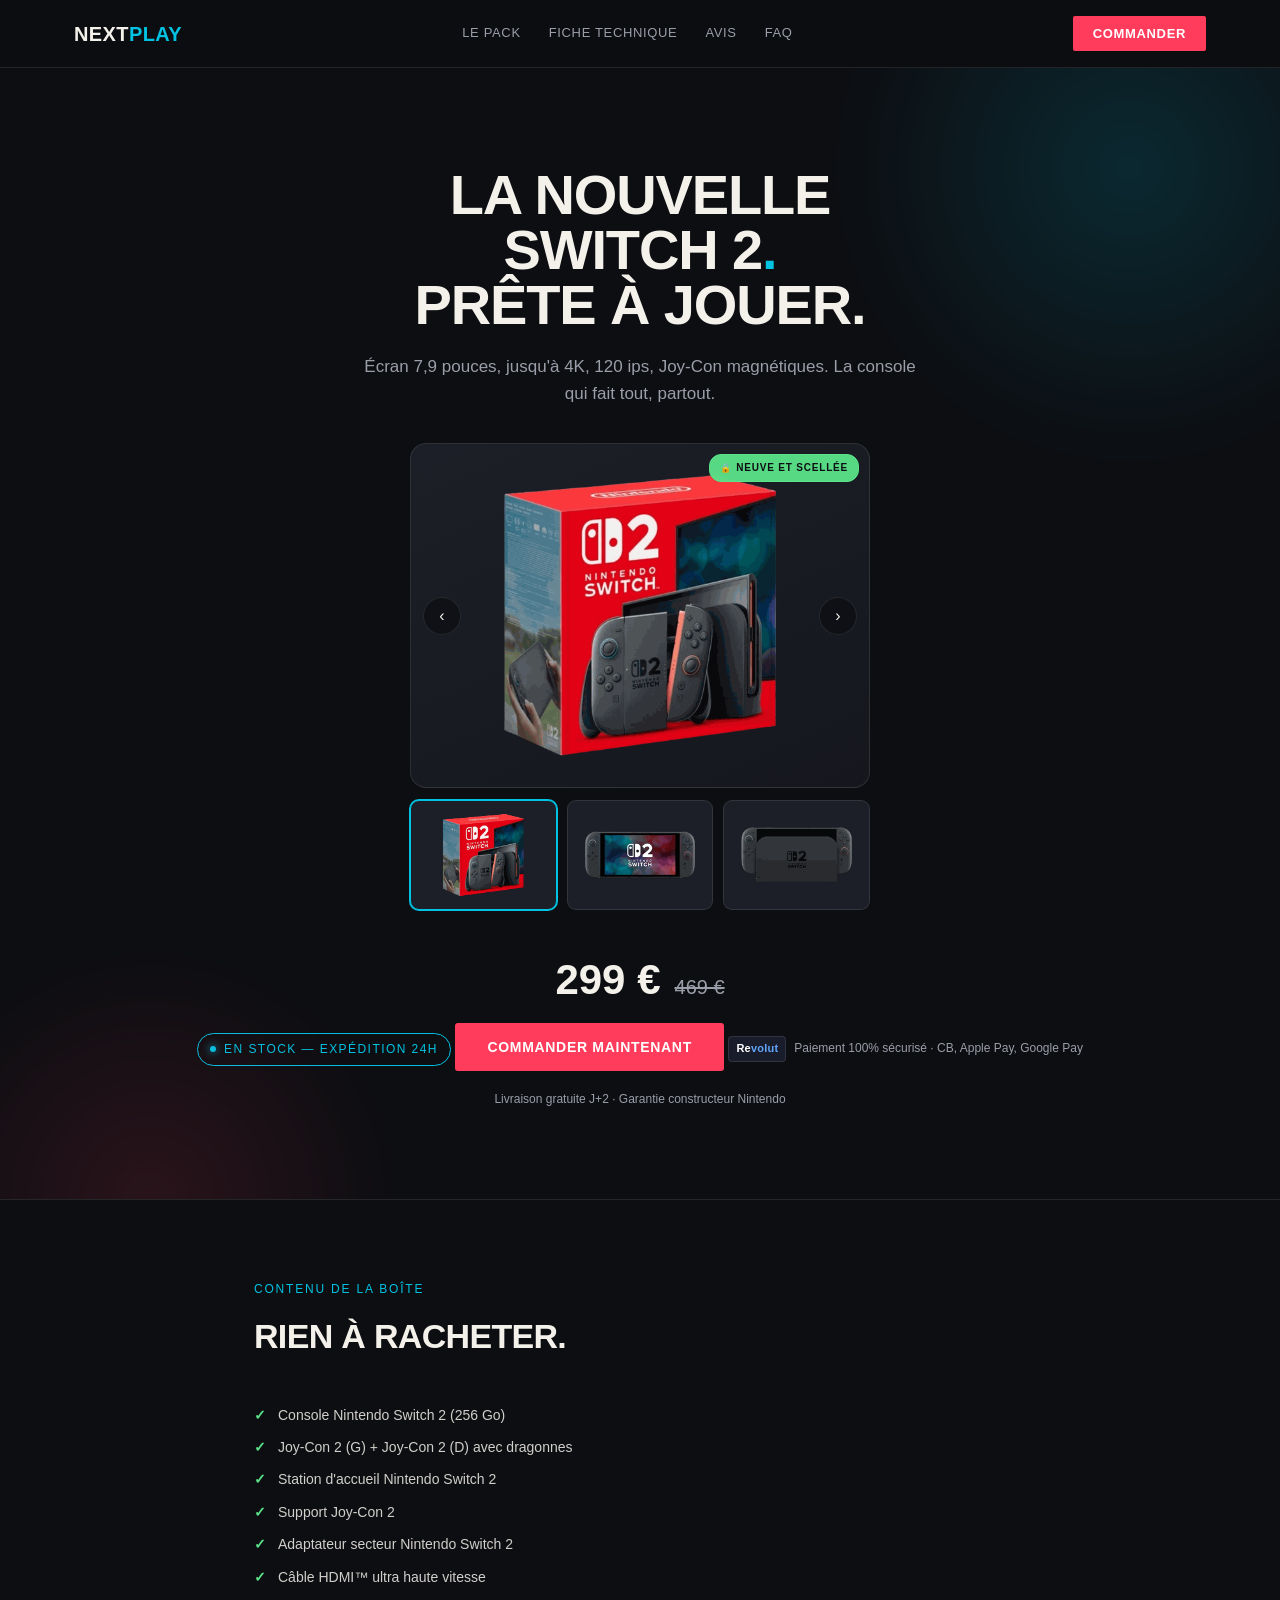
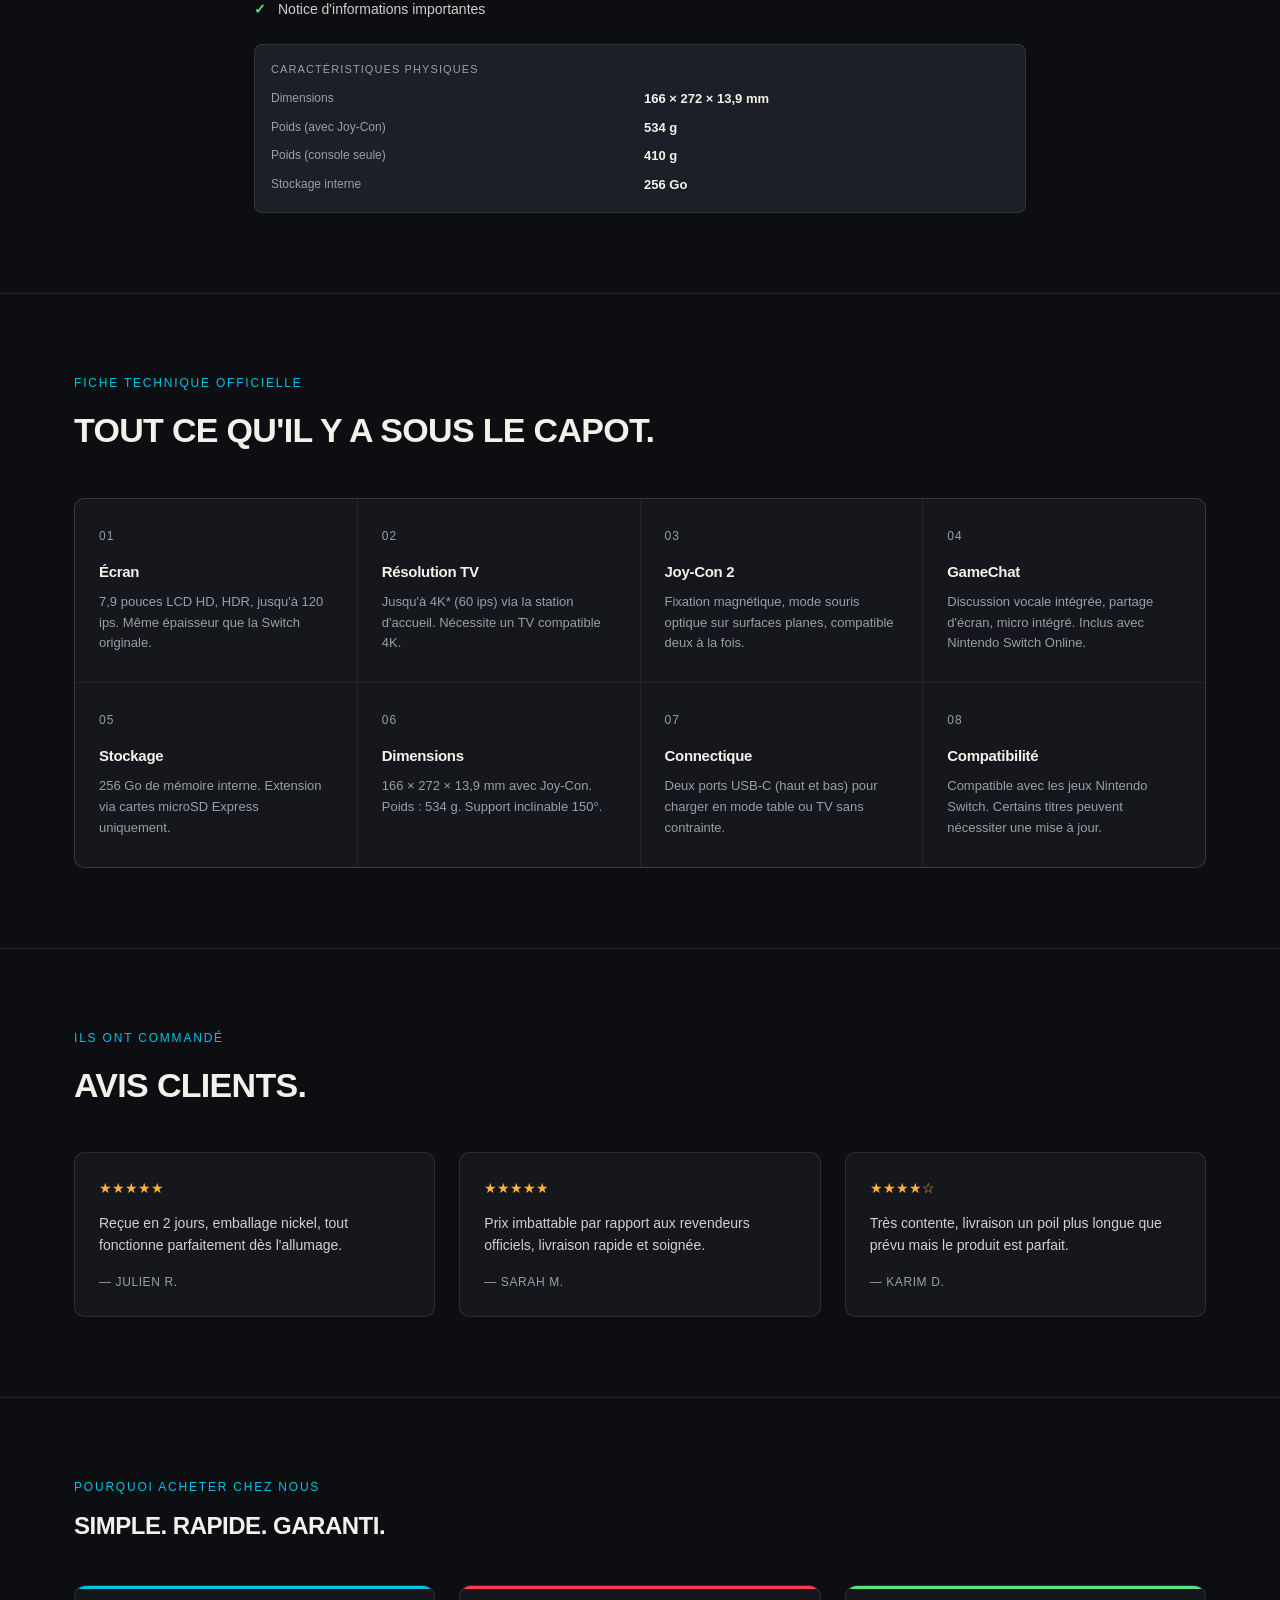
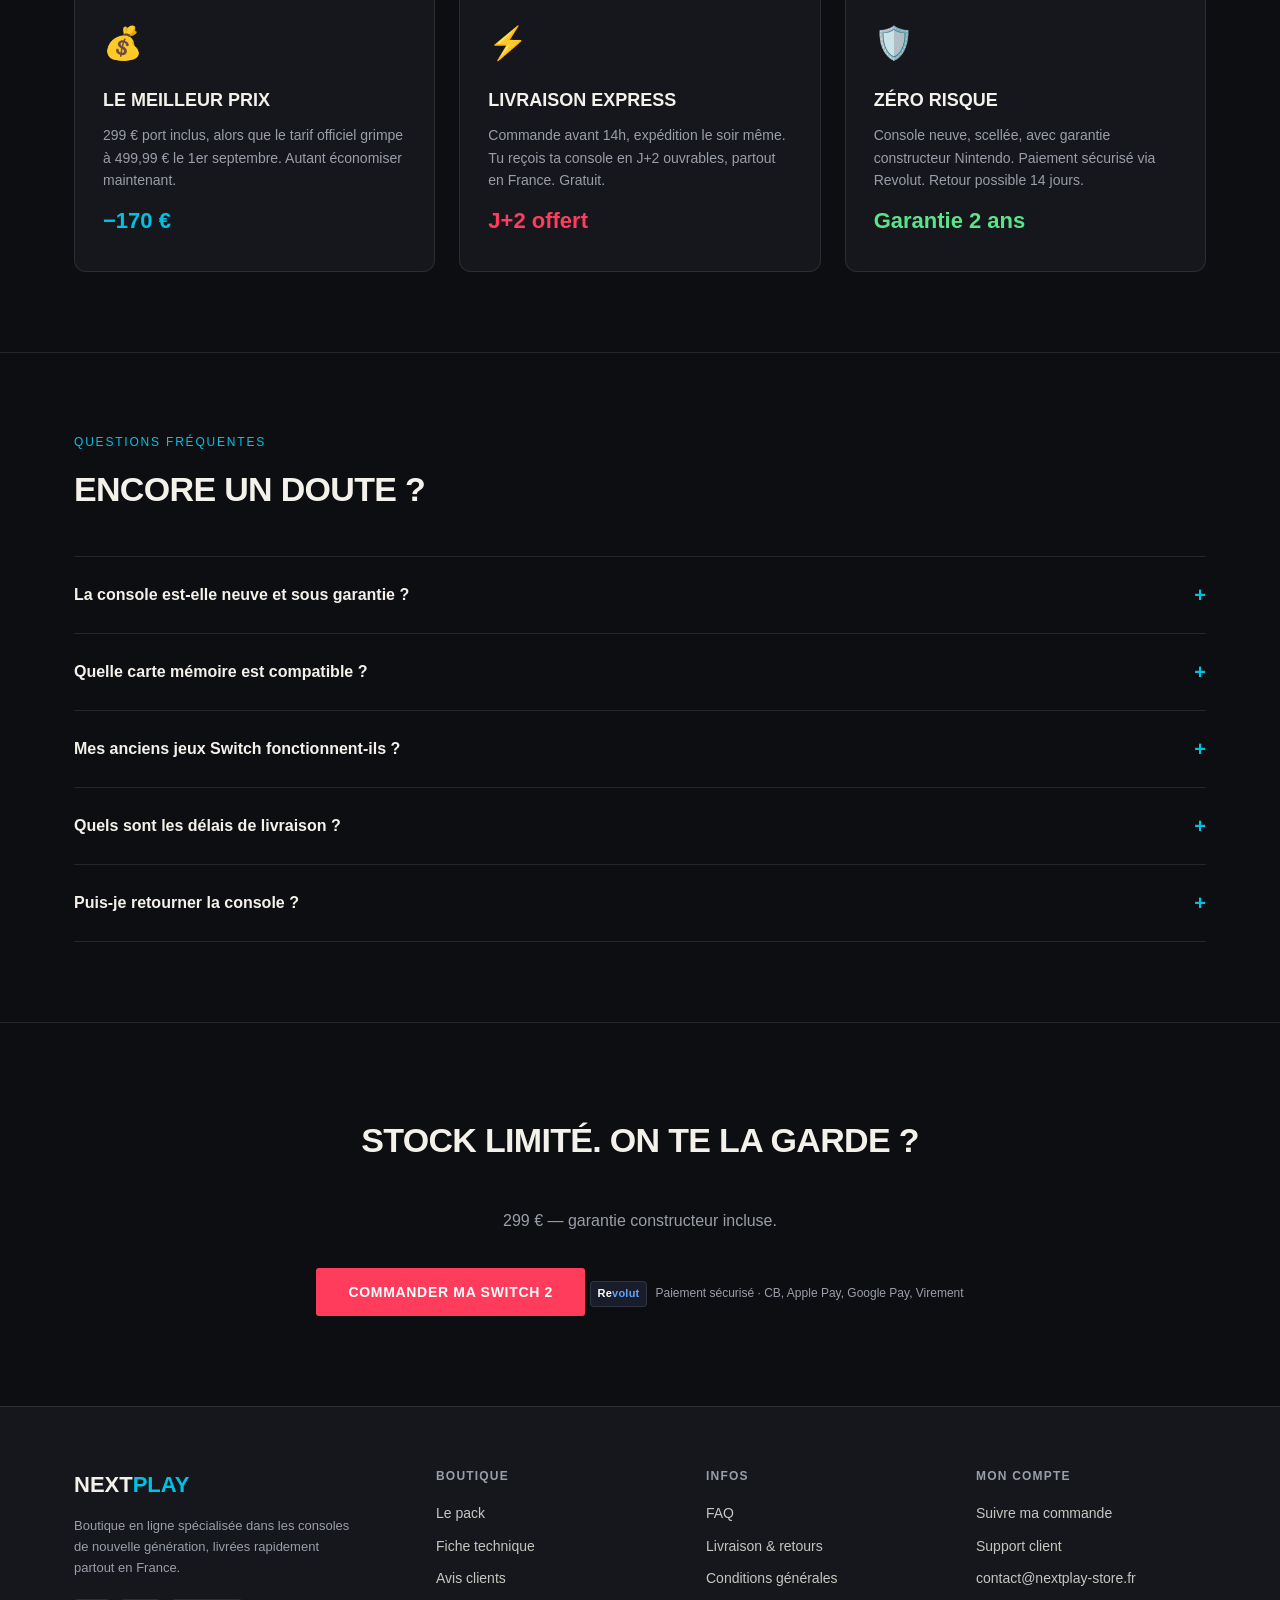
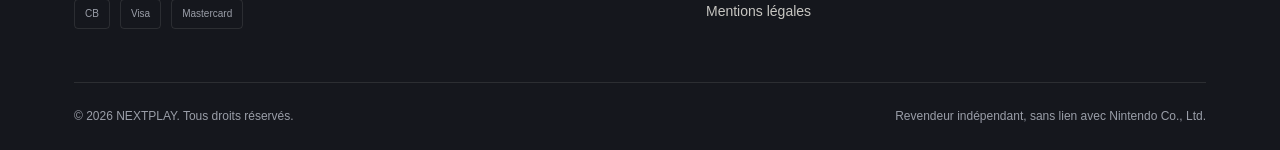
==== index.html @ 1e89e705 "Update index.html" ====
<!DOCTYPE html>
<html lang="fr">
<head>
<meta charset="UTF-8">
<meta name="viewport" content="width=device-width, initial-scale=1.0">
<title>NEXTPLAY — Nintendo Switch 2 en stock</title>
<style>
:root{
  --ink:#0d0e12;--panel:#15171d;--panel2:#1c1f27;--paper:#f3f1ea;
  --joy-blue:#00c3e3;--joy-red:#ff3c5c;--line:rgba(243,241,234,0.1);--muted:#9a9ea8;
}
*{box-sizing:border-box;margin:0;padding:0;}
html{scroll-behavior:smooth;}
body{background:var(--ink);color:var(--paper);font-family:'Helvetica Neue',Arial,sans-serif;line-height:1.6;overflow-x:hidden;}
h1,h2,h3{font-family:'Arial Black',Impact,sans-serif;letter-spacing:-0.02em;text-transform:uppercase;}
a{color:inherit;text-decoration:none;}
.wrap{max-width:1180px;margin:0 auto;padding:0 24px;}

/* HEADER */
header{position:sticky;top:0;z-index:50;background:rgba(13,14,18,0.92);backdrop-filter:blur(10px);border-bottom:1px solid var(--line);}
.nav{display:flex;align-items:center;justify-content:space-between;padding:16px 24px;gap:16px;}
.logo{font-size:20px;font-weight:900;letter-spacing:0.02em;flex-shrink:0;}
.logo span{color:var(--joy-blue);}
.nav-links{display:flex;gap:28px;font-size:13px;letter-spacing:0.05em;text-transform:uppercase;color:var(--muted);}
.nav-links a:hover{color:var(--paper);}
.nav-right{display:flex;align-items:center;gap:12px;}
.nav-cta{background:var(--joy-red);color:#fff;padding:10px 20px;border-radius:2px;font-size:13px;font-weight:700;letter-spacing:0.05em;text-transform:uppercase;cursor:pointer;border:none;white-space:nowrap;}

/* HAMBURGER */
.hamburger{display:none;flex-direction:column;gap:5px;background:none;border:none;cursor:pointer;padding:6px;}
.hamburger span{display:block;width:22px;height:2px;background:var(--paper);border-radius:2px;transition:all .25s ease;}
.hamburger.open span:nth-child(1){transform:translateY(7px) rotate(45deg);}
.hamburger.open span:nth-child(2){opacity:0;}
.hamburger.open span:nth-child(3){transform:translateY(-7px) rotate(-45deg);}

/* MOBILE MENU */
#mobile-menu{
  display:none;position:fixed;top:57px;left:0;right:0;background:var(--panel);
  border-bottom:1px solid var(--line);z-index:49;padding:20px 24px;flex-direction:column;gap:0;
}
#mobile-menu.open{display:flex;}
#mobile-menu a{display:block;padding:14px 0;font-size:15px;border-bottom:1px solid var(--line);color:var(--paper);text-transform:uppercase;letter-spacing:0.05em;}
#mobile-menu a:last-child{border-bottom:none;}
#mobile-menu a:hover{color:var(--joy-blue);}

/* PAGE CONTENT */
.page-hero{padding:60px 0 40px;border-bottom:1px solid var(--line);}
.page-hero .section-tag{font-size:12px;letter-spacing:.15em;text-transform:uppercase;color:var(--joy-blue);margin-bottom:10px;}
.page-hero h1{font-size:38px;line-height:1;}
.page-body{padding:60px 0 80px;max-width:800px;}
.page-body h2{font-size:20px;margin:36px 0 12px;color:var(--joy-blue);}
.page-body h3{font-size:16px;margin:24px 0 8px;font-family:inherit;font-weight:700;text-transform:none;}
.page-body p{font-size:15px;color:rgba(243,241,234,.85);margin-bottom:14px;line-height:1.7;}
.page-body ul{list-style:none;margin-bottom:14px;}
.page-body ul li{font-size:15px;color:rgba(243,241,234,.85);padding:5px 0 5px 18px;position:relative;}
.page-body ul li::before{content:"—";position:absolute;left:0;color:var(--joy-blue);}
.page-body .note{font-size:13px;color:var(--muted);background:var(--panel);border:1px solid var(--line);border-radius:8px;padding:14px 16px;margin-top:16px;}

/* FOOTER */
footer{background:var(--panel);border-top:1px solid var(--line);padding:60px 0 24px;}
.footer-grid{display:grid;grid-template-columns:1.4fr 1fr 1fr 1fr;gap:40px;margin-bottom:50px;}
.footer-col h4{font-size:12px;text-transform:uppercase;letter-spacing:.1em;color:var(--muted);margin-bottom:16px;font-family:inherit;}
.footer-col a{display:block;font-size:14px;color:var(--paper);opacity:.8;margin-bottom:10px;}
.footer-col a:hover{opacity:1;color:var(--joy-blue);}
.footer-logo{font-size:22px;font-weight:900;margin-bottom:14px;}
.footer-logo span{color:var(--joy-blue);}
.footer-desc{font-size:13px;color:var(--muted);max-width:280px;}
.payment-icons{display:flex;gap:10px;margin-top:20px;}
.payment-icons div{font-size:10px;padding:6px 10px;border:1px solid var(--line);border-radius:4px;color:var(--muted);}
.footer-bottom{border-top:1px solid var(--line);padding-top:24px;display:flex;justify-content:space-between;flex-wrap:wrap;gap:12px;font-size:12px;color:var(--muted);}

/* FORM */
.form-group{display:flex;flex-direction:column;gap:6px;margin-bottom:16px;}
.form-group label{font-size:12px;text-transform:uppercase;letter-spacing:.08em;color:var(--muted);}
.form-group input,.form-group select,.form-group textarea{background:var(--panel2);border:1px solid var(--line);border-radius:6px;padding:12px 14px;color:var(--paper);font-size:14px;outline:none;transition:border .15s;width:100%;font-family:inherit;}
.form-group textarea{min-height:120px;resize:vertical;}
.form-group input:focus,.form-group select:focus,.form-group textarea:focus{border-color:var(--joy-blue);}
.btn-primary{background:var(--joy-red);color:#fff;padding:16px 32px;font-weight:800;font-size:14px;letter-spacing:.05em;text-transform:uppercase;border-radius:3px;border:none;cursor:pointer;transition:transform .15s,background .15s;display:inline-block;}
.btn-primary:hover{transform:translateY(-2px);background:#e6314f;}

@media(max-width:900px){
  .nav-links{display:none;}
  .hamburger{display:flex;}
  .footer-grid{grid-template-columns:1fr 1fr;}
}
@media(max-width:480px){
  .footer-grid{grid-template-columns:1fr;}
}

</style>
<style>
/* HERO */
.hero{position:relative;padding:100px 0 90px;border-bottom:1px solid var(--line);overflow:hidden;}
.hero::before{content:"";position:absolute;top:-200px;right:-150px;width:600px;height:600px;background:radial-gradient(circle,var(--joy-blue),transparent 70%);opacity:0.15;filter:blur(20px);}
.hero::after{content:"";position:absolute;bottom:-250px;left:-100px;width:500px;height:500px;background:radial-gradient(circle,var(--joy-red),transparent 70%);opacity:0.12;filter:blur(20px);}
.hero-grid{display:flex;flex-direction:column;gap:36px;align-items:center;position:relative;text-align:center;}
.hero-head{width:100%;max-width:720px;}
.eyebrow{display:inline-flex;align-items:center;gap:8px;font-size:12px;letter-spacing:.12em;text-transform:uppercase;color:var(--joy-blue);border:1px solid var(--joy-blue);padding:6px 12px;border-radius:100px;margin-bottom:24px;}
.eyebrow::before{content:"";width:6px;height:6px;border-radius:50%;background:var(--joy-blue);box-shadow:0 0 8px var(--joy-blue);}
.badge-sealed-mini{position:absolute;top:10px;right:10px;display:inline-flex;align-items:center;gap:4px;font-size:10px;letter-spacing:.08em;text-transform:uppercase;color:#0d0e12;background:rgba(91,227,138,0.95);border:1px solid #5be38a;padding:5px 10px;border-radius:12px;font-weight:700;backdrop-filter:blur(6px);z-index:10;}
.badge-sealed-mini::before{content:"🔒";font-size:9px;}
.hero h1{font-size:56px;line-height:.98;margin-bottom:20px;}
.hero h1 .accent{color:var(--joy-blue);}
.hero p.lead{color:var(--muted);font-size:17px;max-width:560px;margin:0 auto;}
.price-row{display:flex;align-items:baseline;gap:14px;margin-bottom:10px;flex-wrap:wrap;justify-content:center;}
.price-now{font-size:42px;font-weight:900;font-family:'Arial Black',sans-serif;}
.price-old{font-size:20px;color:var(--muted);text-decoration:line-through;}
.badge-stock{font-size:13px;color:#5be38a;font-weight:700;}
.urgency{margin-bottom:24px;font-size:12px;color:#ff9a3c;}
.trust-mini{font-size:12px;color:var(--muted);margin-top:12px;}
.hero-visual{position:relative;aspect-ratio:1/1;border-radius:16px;background:linear-gradient(155deg,var(--panel2),var(--panel));border:1px solid var(--line);display:flex;align-items:center;justify-content:center;overflow:hidden;}

/* GALERIE PRODUIT */
.gallery{position:relative;display:flex;flex-direction:column;gap:12px;width:100%;max-width:460px;}
.gal-main{position:relative;aspect-ratio:4/3;border-radius:16px;background:linear-gradient(155deg,var(--panel2),var(--panel));border:1px solid var(--line);overflow:hidden;display:grid;place-items:center;}
.gal-main img{width:100%;height:100%;object-fit:contain;padding:4%;opacity:0;transition:opacity .25s ease;position:absolute;inset:0;}
.gal-main img.active{opacity:1;}
.gal-arrow{position:absolute;top:50%;transform:translateY(-50%);z-index:3;width:38px;height:38px;border-radius:50%;background:rgba(13,14,18,.7);border:1px solid var(--line);color:var(--paper);font-size:16px;cursor:pointer;display:grid;place-items:center;backdrop-filter:blur(6px);transition:background .15s;}
.gal-arrow:hover{background:var(--joy-blue);border-color:var(--joy-blue);color:#0d0e12;}
.gal-arrow.prev{left:12px;} .gal-arrow.next{right:12px;}
.gal-thumbs{display:grid;grid-template-columns:repeat(3,1fr);gap:10px;}
.gal-thumb{aspect-ratio:4/3;border-radius:9px;background:var(--panel2);border:1px solid var(--line);overflow:hidden;cursor:pointer;padding:0;transition:border-color .15s,transform .15s;}
.gal-thumb img{width:100%;height:100%;object-fit:contain;padding:6%;display:block;}
.gal-thumb:hover{transform:translateY(-2px);}
.gal-thumb.active{border-color:var(--joy-blue);box-shadow:0 0 0 1px var(--joy-blue);}
@media(max-width:900px){.gal-thumbs{grid-template-columns:repeat(3,1fr);}}

/* SPECS */
.specs{padding:80px 0;border-bottom:1px solid var(--line);}
.section-tag{font-size:12px;letter-spacing:.15em;text-transform:uppercase;color:var(--joy-blue);margin-bottom:10px;}
.specs h2,.bundle h2,.reviews h2,.faq h2,.final-cta h2{font-size:34px;margin-bottom:40px;}
.spec-grid{display:grid;grid-template-columns:repeat(4,1fr);gap:1px;background:var(--line);border:1px solid var(--line);border-radius:10px;overflow:hidden;}
.spec-card{background:var(--panel);padding:28px 24px;}
.spec-card .num{font-size:12px;color:var(--muted);letter-spacing:.1em;margin-bottom:14px;}
.spec-card h3{font-size:15px;text-transform:none;font-family:inherit;font-weight:700;margin-bottom:8px;}
.spec-card p{font-size:13px;color:var(--muted);line-height:1.6;}

/* BUNDLE */
.bundle{padding:80px 0;border-bottom:1px solid var(--line);}
.bundle-grid{display:grid;grid-template-columns:1fr;gap:40px;align-items:start;max-width:820px;}
.bundle-list{list-style:none;margin-top:20px;display:flex;flex-direction:column;gap:10px;}
.bundle-list li{display:flex;gap:12px;font-size:14px;color:rgba(243,241,234,.85);}
.bundle-list li::before{content:"✓";color:#5be38a;font-weight:900;flex-shrink:0;}
.dims-box{margin-top:24px;background:var(--panel2);border:1px solid var(--line);border-radius:8px;padding:16px;}
.dims-box .dims-title{font-size:11px;text-transform:uppercase;letter-spacing:.1em;color:var(--muted);margin-bottom:10px;}
.dims-grid{display:grid;grid-template-columns:1fr 1fr;gap:8px;}
.dims-grid span{font-size:12px;color:var(--muted);}
.dims-grid strong{font-size:13px;color:var(--paper);}

/* REVIEWS */
.reviews{padding:80px 0;border-bottom:1px solid var(--line);}
.review-grid{display:grid;grid-template-columns:repeat(auto-fit,minmax(260px,1fr));gap:24px;}
.review-card{background:var(--panel);border:1px solid var(--line);border-radius:10px;padding:24px;}
.stars{color:#ffb238;font-size:14px;margin-bottom:12px;}
.review-card p{font-size:14px;opacity:.85;margin-bottom:16px;}
.review-name{font-size:12px;color:var(--muted);text-transform:uppercase;letter-spacing:.05em;}

/* FAQ */
.faq{padding:80px 0;border-bottom:1px solid var(--line);}
.faq-item{border-top:1px solid var(--line);padding:22px 0;cursor:pointer;}
.faq-item:last-child{border-bottom:1px solid var(--line);}
.faq-q{display:flex;justify-content:space-between;align-items:center;font-weight:700;font-size:16px;}
.faq-q .plus{color:var(--joy-blue);font-size:20px;transition:transform .2s;}
.faq-item.open .plus{transform:rotate(45deg);}
.faq-a{max-height:0;overflow:hidden;transition:max-height .3s;color:var(--muted);font-size:14px;}
.faq-item.open .faq-a{max-height:300px;padding-top:14px;}

/* FINAL CTA */
.final-cta{padding:90px 0;text-align:center;}
.final-cta p{color:var(--muted);margin-bottom:32px;}

/* MODAL */
#modal-overlay{position:fixed;inset:0;background:rgba(0,0,0,.75);z-index:200;display:none;justify-content:center;padding:20px 16px;overflow-y:auto;-webkit-overflow-scrolling:touch;overscroll-behavior:contain;}
#modal-overlay.open{display:flex;}
#modal-box{background:var(--panel);border:1px solid var(--line);border-radius:14px;width:100%;max-width:560px;margin:auto 0;padding:36px 32px;position:relative;}
.modal-close{position:absolute;top:18px;right:20px;background:none;border:none;color:var(--muted);font-size:22px;cursor:pointer;}
.modal-close:hover{color:var(--paper);}
#modal-box h2{font-size:22px;margin-bottom:6px;}
.modal-sub{font-size:13px;color:var(--muted);margin-bottom:24px;}
.order-recap{background:rgba(0,195,227,.07);border:1px solid rgba(0,195,227,.2);border-radius:10px;padding:18px 20px;margin-bottom:24px;display:flex;justify-content:space-between;align-items:center;}
.recap-name{font-size:14px;font-weight:700;}
.recap-price{font-size:20px;font-weight:900;font-family:'Arial Black',sans-serif;color:var(--joy-blue);}
.form-row{display:grid;grid-template-columns:1fr 1fr;gap:14px;}
.addr-wrap{position:relative;}
#address-suggestions{position:absolute;background:var(--panel2);border:1px solid var(--line);border-radius:8px;left:0;right:0;top:calc(100% + 4px);z-index:999;overflow:hidden;display:none;}
#address-suggestions.open{display:block;}
.addr-item{padding:12px 14px;font-size:14px;cursor:pointer;border-bottom:1px solid var(--line);}
.addr-item:last-child{border-bottom:none;}
.addr-item:hover{background:rgba(0,195,227,.1);color:var(--joy-blue);}
.delivery-box{background:var(--panel2);border:1px solid var(--line);border-radius:10px;padding:18px 20px;margin:16px 0 20px;}
.dl-title{font-size:12px;text-transform:uppercase;letter-spacing:.08em;color:var(--muted);margin-bottom:8px;}
.dl-date{font-size:18px;font-weight:800;color:#5be38a;font-family:'Arial Black',sans-serif;}
.dl-detail{font-size:12px;color:var(--muted);margin-top:4px;}
.delivery-badge{display:inline-flex;align-items:center;gap:6px;margin-top:8px;font-size:12px;color:#5be38a;font-weight:700;}
.delivery-badge::before{content:"";width:6px;height:6px;border-radius:50%;background:#5be38a;}
#modal-success{display:none;text-align:center;padding:20px 0;}
#modal-success .s-icon{font-size:52px;margin-bottom:16px;}
#modal-success h3{font-size:24px;margin-bottom:10px;}
#modal-success p{color:var(--muted);font-size:14px;}


/* BADGE REVOLUT */
.revolut-badge{display:inline-flex;align-items:center;gap:8px;margin-top:10px;font-size:12px;color:var(--muted);}
.revolut-badge .rb-icon{background:#191c2b;border:1px solid rgba(255,255,255,.1);border-radius:4px;padding:3px 7px;font-size:11px;font-weight:800;color:#fff;letter-spacing:.02em;}
.revolut-badge .rb-icon span{color:#60a5fa;}

/* POURQUOI NOUS */
.pourquoi{padding:80px 0;border-bottom:1px solid var(--line);}
.pourquoi-grid{display:grid;grid-template-columns:repeat(3,1fr);gap:24px;margin-top:40px;}
.pourquoi-card{background:var(--panel);border:1px solid var(--line);border-radius:12px;padding:32px 28px;position:relative;overflow:hidden;}
.pourquoi-card::before{content:"";position:absolute;top:0;left:0;right:0;height:3px;}
.pourquoi-card:nth-child(1)::before{background:var(--joy-blue);}
.pourquoi-card:nth-child(2)::before{background:var(--joy-red);}
.pourquoi-card:nth-child(3)::before{background:#5be38a;}
.pq-icon{font-size:32px;margin-bottom:16px;}
.pq-title{font-size:18px;font-weight:900;font-family:'Arial Black',sans-serif;text-transform:uppercase;margin-bottom:10px;}
.pq-desc{font-size:14px;color:var(--muted);line-height:1.6;}
.pq-highlight{font-size:22px;font-weight:900;font-family:'Arial Black',sans-serif;margin-top:12px;}
.pourquoi-card:nth-child(1) .pq-highlight{color:var(--joy-blue);}
.pourquoi-card:nth-child(2) .pq-highlight{color:var(--joy-red);}
.pourquoi-card:nth-child(3) .pq-highlight{color:#5be38a;}
@media(max-width:900px){.pourquoi-grid{grid-template-columns:1fr;}}
/* ========== MOBILE — audité et homogène ========== */
@media(max-width:900px){
  .hero h1{font-size:38px;}
  .spec-grid{grid-template-columns:repeat(2,1fr);}
  .review-grid{grid-template-columns:1fr;}
  .form-row{grid-template-columns:1fr;}
}

@media(max-width:768px){
  .wrap{padding:0 20px;}
  .hero{padding:56px 0 48px;}
  .hero-grid{gap:28px;}
  .hero h1{font-size:34px;}
  .hero p.lead{font-size:15px;}
  .price-now{font-size:36px;}
  .price-old{font-size:16px;}
  .specs,.bundle,.reviews,.pourquoi,.faq{padding:56px 0;}
  .final-cta{padding:64px 0;}
  .specs h2,.bundle h2,.reviews h2,.pourquoi h2,.faq h2,.final-cta h2{font-size:28px;margin-bottom:28px;}
  .spec-card{padding:22px 18px;}
  .pourquoi-card{padding:26px 22px;}
  /* iOS zoome sur tout input < 16px : on force 16px */
  .form-group input,.form-group select,.form-group textarea{font-size:16px;padding:13px 14px;}
  .addr-item{padding:13px 14px;font-size:15px;}
  /* Cibles tactiles */
  .gal-arrow{width:40px;height:40px;}
  .btn-primary{min-height:52px;padding:15px 24px;}
  .btn-primary:hover{transform:none;}
}

@media(max-width:480px){
  .wrap{padding:0 16px;}
  /* HERO */
  .hero{padding:44px 0 40px;}
  .hero-grid{gap:24px;}
  .hero h1{font-size:30px;}
  .hero p.lead{font-size:14px;}
  .eyebrow{font-size:11px;padding:5px 11px;}
  .price-now{font-size:34px;}
  .hero .btn-primary,.final-cta .btn-primary{width:100%;}
  /* SECTIONS — rythme uniforme */
  .specs,.bundle,.reviews,.pourquoi,.faq{padding:48px 0;}
  .final-cta{padding:56px 0;}
  .specs h2,.bundle h2,.reviews h2,.pourquoi h2,.faq h2,.final-cta h2{font-size:24px;margin-bottom:24px;}
  .spec-grid{grid-template-columns:1fr;}
  .spec-card{padding:18px 16px;}
  .review-card{padding:20px;}
  .faq-item{padding:18px 0;}
  .faq-q{font-size:15px;gap:12px;}
  /* GALERIE */
  .gal-thumbs{gap:8px;}
  .gal-arrow{width:36px;height:36px;font-size:14px;}
  .gal-arrow.prev{left:8px;}
  .gal-arrow.next{right:8px;}
  /* MODAL — compact, bouton toujours visible */
  #modal-overlay{padding:12px;}
  #modal-box{padding:24px 18px;border-radius:12px;}
  #modal-box h2{font-size:19px;padding-right:32px;}
  .modal-sub{margin-bottom:18px;}
  .modal-close{top:10px;right:10px;width:40px;height:40px;display:grid;place-items:center;font-size:20px;}
  .order-recap{padding:14px 16px;margin-bottom:18px;}
  .recap-price{font-size:18px;}
  .form-group{margin-bottom:13px;}
  .delivery-box{padding:14px 16px;margin:14px 0 18px;}
  .dl-date{font-size:16px;}
  /* FOOTER */
  footer{padding:44px 0 20px;}
  .footer-grid{gap:28px;margin-bottom:32px;}
  .footer-bottom{font-size:11px;}
}
</style>
</head>
<body>

<header>
  <div class="nav wrap">
    <a href="index.html" class="logo">NEXT<span>PLAY</span></a>
    <nav class="nav-links">
      <a href="#bundle">Le pack</a>
      <a href="#specs">Fiche technique</a>
      <a href="#avis">Avis</a>
      <a href="#faq">FAQ</a>
    </nav>
    <div class="nav-right">
      <button class="nav-cta" onclick="openModal()">Commander</button>
      <button class="hamburger" id="hamburger-btn" aria-label="Menu">
        <span></span><span></span><span></span>
      </button>
    </div>
  </div>
</header>
<div id="mobile-menu">
  <a href="index.html">Accueil</a>
  <a href="#bundle">Le pack</a>
  <a href="#specs">Fiche technique</a>
  <a href="#avis">Avis clients</a>
  <a href="#faq">FAQ</a>
  <a href="suivi-commande.html">Suivre ma commande</a>
  <a href="contact.html">Support client</a>
</div>

<!-- HERO -->
<section class="hero">
  <div class="wrap hero-grid">
    <div class="hero-head">
      <h1>La nouvelle<br>Switch 2<span class="accent">.</span><br>Prête à jouer.</h1>
      <p class="lead">Écran 7,9 pouces, jusqu'à 4K, 120 ips, Joy-Con magnétiques. La console qui fait tout, partout.</p>
    </div>
    <div class="gallery" id="gallery">
      <div class="gal-main">
        <span class="badge-sealed-mini">Neuve et scellée</span>
        <button class="gal-arrow prev" onclick="galStep(-1)" aria-label="Précédent">‹</button>
        <img src="[data-uri]" alt="Nintendo Switch 2 — la boîte" class="active">
        <img src="[data-uri]" alt="Nintendo Switch 2 — vue de face, écran allumé">
        <img src="[data-uri]" alt="Nintendo Switch 2 — vue arrière sur son dock">
        <button class="gal-arrow next" onclick="galStep(1)" aria-label="Suivant">›</button>
      </div>
      <div class="gal-thumbs">
        <button class="gal-thumb active" onclick="galGo(0)"><img src="[data-uri]" alt=""></button>
        <button class="gal-thumb" onclick="galGo(1)"><img src="[data-uri]" alt=""></button>
        <button class="gal-thumb" onclick="galGo(2)"><img src="[data-uri]" alt=""></button>
      </div>
    </div>
    <div>
      <div class="price-row">
        <div class="price-now">299 €</div>
        <div class="price-old">469 €</div>
      </div>
      <div class="eyebrow" style="margin-bottom:16px;">En stock — expédition 24h</div>

      <button type="button" class="btn-primary" style="position:relative;z-index:50;" onclick="openModal()" ontouchend="openModal()">Commander maintenant</button>
      <div class="revolut-badge">
        <span class="rb-icon">Re<span>volut</span></span>
        Paiement 100% sécurisé · CB, Apple Pay, Google Pay
      </div>
      <div class="trust-mini" style="margin-top:8px;">Livraison gratuite J+2 · Garantie constructeur Nintendo</div>
    </div>
  </div>
</section>

<!-- SPECS -->
<section class="bundle" id="bundle">
  <div class="wrap bundle-grid">
    
    <div>
      <div class="section-tag">Contenu de la boîte</div>
      <h2>Rien à racheter.</h2>
      <ul class="bundle-list">
        <li>Console Nintendo Switch 2 (256 Go)</li>
        <li>Joy-Con 2 (G) + Joy-Con 2 (D) avec dragonnes</li>
        <li>Station d'accueil Nintendo Switch 2</li>
        <li>Support Joy-Con 2</li>
        <li>Adaptateur secteur Nintendo Switch 2</li>
        <li>Câble HDMI™ ultra haute vitesse</li>
        <li>Notice d'informations importantes</li>
      </ul>
      <div class="dims-box">
        <div class="dims-title">Caractéristiques physiques</div>
        <div class="dims-grid">
          <span>Dimensions</span><strong>166 × 272 × 13,9 mm</strong>
          <span>Poids (avec Joy-Con)</span><strong>534 g</strong>
          <span>Poids (console seule)</span><strong>410 g</strong>
          <span>Stockage interne</span><strong>256 Go</strong>
        </div>
      </div>
    </div>
  </div>
</section>

<!-- REVIEWS -->
<section class="specs" id="specs">
  <div class="wrap">
    <div class="section-tag">Fiche technique officielle</div>
    <h2>Tout ce qu'il y a sous le capot.</h2>
    <div class="spec-grid">
      <div class="spec-card">
        <div class="num">01</div>
        <h3>Écran</h3>
        <p>7,9 pouces LCD HD, HDR, jusqu'à 120 ips. Même épaisseur que la Switch originale.</p>
      </div>
      <div class="spec-card">
        <div class="num">02</div>
        <h3>Résolution TV</h3>
        <p>Jusqu'à 4K* (60 ips) via la station d'accueil. Nécessite un TV compatible 4K.</p>
      </div>
      <div class="spec-card">
        <div class="num">03</div>
        <h3>Joy-Con 2</h3>
        <p>Fixation magnétique, mode souris optique sur surfaces planes, compatible deux à la fois.</p>
      </div>
      <div class="spec-card">
        <div class="num">04</div>
        <h3>GameChat</h3>
        <p>Discussion vocale intégrée, partage d'écran, micro intégré. Inclus avec Nintendo Switch Online.</p>
      </div>
      <div class="spec-card">
        <div class="num">05</div>
        <h3>Stockage</h3>
        <p>256 Go de mémoire interne. Extension via cartes microSD Express uniquement.</p>
      </div>
      <div class="spec-card">
        <div class="num">06</div>
        <h3>Dimensions</h3>
        <p>166 × 272 × 13,9 mm avec Joy-Con. Poids : 534 g. Support inclinable 150°.</p>
      </div>
      <div class="spec-card">
        <div class="num">07</div>
        <h3>Connectique</h3>
        <p>Deux ports USB-C (haut et bas) pour charger en mode table ou TV sans contrainte.</p>
      </div>
      <div class="spec-card">
        <div class="num">08</div>
        <h3>Compatibilité</h3>
        <p>Compatible avec les jeux Nintendo Switch. Certains titres peuvent nécessiter une mise à jour.</p>
      </div>
    </div>
  </div>
</section>

<!-- BUNDLE -->
<section class="reviews" id="avis">
  <div class="wrap">
    <div class="section-tag">Ils ont commandé</div>
    <h2>Avis clients.</h2>
    <div class="review-grid">
      <div class="review-card"><div class="stars">★★★★★</div><p>Reçue en 2 jours, emballage nickel, tout fonctionne parfaitement dès l'allumage.</p><div class="review-name">— Julien R.</div></div>
      <div class="review-card"><div class="stars">★★★★★</div><p>Prix imbattable par rapport aux revendeurs officiels, livraison rapide et soignée.</p><div class="review-name">— Sarah M.</div></div>
      <div class="review-card"><div class="stars">★★★★☆</div><p>Très contente, livraison un poil plus longue que prévu mais le produit est parfait.</p><div class="review-name">— Karim D.</div></div>
    </div>
  </div>
</section>

<!-- POURQUOI NOUS -->
<section class="pourquoi">
  <div class="wrap">
    <div class="section-tag">Pourquoi acheter chez nous</div>
    <h2>Simple. Rapide. Garanti.</h2>
    <div class="pourquoi-grid">
      <div class="pourquoi-card">
        <div class="pq-icon">💰</div>
        <div class="pq-title">Le meilleur prix</div>
        <p class="pq-desc">299 € port inclus, alors que le tarif officiel grimpe à 499,99 € le 1er septembre. Autant économiser maintenant.</p>
        <div class="pq-highlight">−170 €</div>
      </div>
      <div class="pourquoi-card">
        <div class="pq-icon">⚡</div>
        <div class="pq-title">Livraison express</div>
        <p class="pq-desc">Commande avant 14h, expédition le soir même. Tu reçois ta console en J+2 ouvrables, partout en France. Gratuit.</p>
        <div class="pq-highlight">J+2 offert</div>
      </div>
      <div class="pourquoi-card">
        <div class="pq-icon">🛡️</div>
        <div class="pq-title">Zéro risque</div>
        <p class="pq-desc">Console neuve, scellée, avec garantie constructeur Nintendo. Paiement sécurisé via Revolut. Retour possible 14 jours.</p>
        <div class="pq-highlight">Garantie 2 ans</div>
      </div>
    </div>
  </div>
</section>

<!-- FAQ -->
<section class="faq" id="faq">
  <div class="wrap">
    <div class="section-tag">Questions fréquentes</div>
    <h2>Encore un doute ?</h2>
    <div style="margin-top:32px;">
      <div class="faq-item"><div class="faq-q"><span>La console est-elle neuve et sous garantie ?</span><span class="plus">+</span></div><div class="faq-a">Oui, chaque console est neuve et scellée d'origine. La garantie constructeur Nintendo est incluse.</div></div>
      <div class="faq-item"><div class="faq-q"><span>Quelle carte mémoire est compatible ?</span><span class="plus">+</span></div><div class="faq-a">La Switch 2 est uniquement compatible avec les cartes microSD Express — pas les microSD classiques ou microSDXC. Pense à bien vérifier avant d'acheter une carte séparément.</div></div>
      <div class="faq-item"><div class="faq-q"><span>Mes anciens jeux Switch fonctionnent-ils ?</span><span class="plus">+</span></div><div class="faq-a">La plupart des jeux Nintendo Switch (physiques et numériques) sont compatibles. Certains titres peuvent ne pas être entièrement compatibles — Nintendo publie la liste sur son site.</div></div>
      <div class="faq-item"><div class="faq-q"><span>Quels sont les délais de livraison ?</span><span class="plus">+</span></div><div class="faq-a">Livraison gratuite en J+2 ouvrables partout en France métropolitaine, avec numéro de suivi Colissimo.</div></div>
      <div class="faq-item"><div class="faq-q"><span>Puis-je retourner la console ?</span><span class="plus">+</span></div><div class="faq-a">Oui, retour possible sous 14 jours si le produit n'a pas été descellé ou utilisé, conformément au droit de rétractation légal.</div></div>
    </div>
  </div>
</section>

<!-- FINAL CTA -->
<section class="final-cta" id="commander">
  <div class="wrap">
    <h2>Stock limité. On te la garde ?</h2>
    <p>299 € — garantie constructeur incluse.</p>
    <button class="btn-primary" onclick="openModal()">Commander ma Switch 2</button>
    <div class="revolut-badge" style="justify-content:center;margin-top:16px;">
      <span class="rb-icon">Re<span>volut</span></span>
      Paiement sécurisé · CB, Apple Pay, Google Pay, Virement
    </div>
  </div>
</section>

<!-- FOOTER -->
<footer>
  <div class="wrap">
    <div class="footer-grid">
      <div class="footer-col">
        <div class="footer-logo">NEXT<span>PLAY</span></div>
        <p class="footer-desc">Boutique en ligne spécialisée dans les consoles de nouvelle génération, livrées rapidement partout en France.</p>
        <div class="payment-icons"><div>CB</div><div>Visa</div><div>Mastercard</div></div>
      </div>
      <div class="footer-col">
        <h4>Boutique</h4>
        <a href="#bundle">Le pack</a>
        <a href="#specs">Fiche technique</a>
        <a href="#avis">Avis clients</a>
      </div>
      <div class="footer-col">
        <h4>Infos</h4>
        <a href="#faq">FAQ</a>
        <a href="livraison-retours.html">Livraison & retours</a>
        <a href="cgv.html">Conditions générales</a>
        <a href="mentions-legales.html">Mentions légales</a>
      </div>
      <div class="footer-col">
        <h4>Mon compte</h4>
        <a href="suivi-commande.html">Suivre ma commande</a>
        <a href="contact.html">Support client</a>
        <a href="mailto:contact@nextplay-store.fr">contact@nextplay-store.fr</a>
      </div>
    </div>
    <div class="footer-bottom">
      <div>© 2026 NEXTPLAY. Tous droits réservés.</div>
      <div>Revendeur indépendant, sans lien avec Nintendo Co., Ltd.</div>
    </div>
  </div>
</footer>

<!-- MODAL COMMANDE -->
<div id="modal-overlay" onclick="handleOverlayClick(event)">
  <div id="modal-box">
    <button class="modal-close" onclick="closeModal()">✕</button>
    <div id="modal-form-view">
      <h2>Finalise ta commande</h2>
      <p class="modal-sub">Remplis tes coordonnées, on s'occupe du reste.</p>
      <div class="order-recap">
        <div><div class="recap-name">Nintendo Switch 2 — Pack complet</div><div style="font-size:12px;color:var(--muted);margin-top:4px;">Livraison gratuite Colissimo</div></div>
        <div class="recap-price">299 €</div>
      </div>
      <div class="form-row" style="margin-bottom:0;">
        <div class="form-group"><label>Prénom</label><input id="f-prenom" type="text" placeholder="Jean" autocomplete="given-name"></div>
        <div class="form-group"><label>Nom</label><input id="f-nom" type="text" placeholder="Dupont" autocomplete="family-name"></div>
      </div>
      <div class="form-group"><label>Email</label><input id="f-email" type="email" placeholder="jean@email.fr" autocomplete="email"></div>
      <div class="form-group"><label>Téléphone</label><input id="f-tel" type="tel" placeholder="06 12 34 56 78" autocomplete="tel"></div>
      <div class="form-group">
        <label>Adresse postale</label>
        <div class="addr-wrap">
          <input id="f-adresse" type="text" placeholder="Commence à taper ton adresse…" autocomplete="off">
          <div id="address-suggestions"></div>
        </div>
      </div>
      <div class="form-row" style="margin-bottom:0;">
        <div class="form-group"><label>Code postal</label><input id="f-cp" type="text" placeholder="69000" autocomplete="postal-code"></div>
        <div class="form-group"><label>Ville</label><input id="f-ville" type="text" placeholder="Lyon" autocomplete="address-level2"></div>
      </div>
      <div class="delivery-box">
        <div class="dl-title">📦 Livraison estimée — Colissimo gratuit</div>
        <div class="dl-date" id="delivery-date">—</div>
        <div class="dl-detail" id="delivery-detail"></div>
        <div class="delivery-badge">Livraison gratuite · Suivi inclus</div>
      </div>
      <button class="btn-primary" style="width:100%;padding:16px 20px;min-height:52px;display:flex;align-items:center;justify-content:center;" onclick="submitOrder()">Confirmer ma commande →</button>
      <div style="font-size:11px;color:var(--muted);text-align:center;margin-top:12px;">🔒 Paiement sécurisé · Données protégées · Retour 14 jours</div>
    </div>
    <div id="modal-success">
      <div class="s-icon">🎮</div>
      <h3>Commande confirmée !</h3>
      <p>Un email de confirmation t'a été envoyé.<br>Ta Switch 2 sera livrée <strong id="success-date"></strong>.</p>
      <a href="suivi-commande.html" class="btn-primary" style="margin-top:24px;display:inline-block;">Suivre ma commande</a>
    </div>
  </div>
</div>

<script>
// HAMBURGER
const hbtn = document.getElementById('hamburger-btn');
const hmenu = document.getElementById('mobile-menu');
hbtn.addEventListener('click',()=>{ hbtn.classList.toggle('open'); hmenu.classList.toggle('open'); });
hmenu.querySelectorAll('a').forEach(a=>a.addEventListener('click',()=>{ hbtn.classList.remove('open'); hmenu.classList.remove('open'); }));

// MODAL
function openModal(){ document.getElementById('modal-overlay').classList.add('open'); document.body.style.overflow='hidden'; computeDeliveryDate(); }
function closeModal(){ document.getElementById('modal-overlay').classList.remove('open'); document.body.style.overflow=''; setTimeout(()=>{ document.getElementById('modal-form-view').style.display='block'; document.getElementById('modal-success').style.display='none'; },300); }
function handleOverlayClick(e){ if(e.target===document.getElementById('modal-overlay')) closeModal(); }

// DATE LIVRAISON
function computeDeliveryDate(){
  const now = new Date();
  const h = now.getHours();
  let exped = new Date(now);
  if(h >= 14) exped.setDate(exped.getDate()+1);
  // sauter weekend pour expédition
  while(exped.getDay()===0||exped.getDay()===6) exped.setDate(exped.getDate()+1);
  let ouvrables=0, cursor=new Date(exped);
  while(ouvrables<2){ cursor.setDate(cursor.getDate()+1); const d=cursor.getDay(); if(d!==0&&d!==6) ouvrables++; }
  const jours=['dimanche','lundi','mardi','mercredi','jeudi','vendredi','samedi'];
  const mois=['janvier','février','mars','avril','mai','juin','juillet','août','septembre','octobre','novembre','décembre'];
  const label=`${jours[cursor.getDay()]} ${cursor.getDate()} ${mois[cursor.getMonth()]}`;
  document.getElementById('delivery-date').textContent=label;
  document.getElementById('success-date').textContent=`le ${label}`;
  document.getElementById('delivery-detail').textContent=h<14?'Commande avant 14h aujourd\'hui → expédition ce soir.':'Commande passée après 14h → expédition demain matin.';
}

// AUTOCOMPLETE
let timer;
document.getElementById('f-adresse').addEventListener('input',function(){
  clearTimeout(timer);
  if(this.value.trim().length<4){ closeSugg(); return; }
  timer=setTimeout(()=>fetchAddr(this.value.trim()),220);
});
document.getElementById('f-adresse').addEventListener('blur',()=>setTimeout(closeSugg,180));
async function fetchAddr(q){
  try{
    const r=await fetch(`https://api-adresse.data.gouv.fr/search/?q=${encodeURIComponent(q)}&limit=5&type=housenumber`);
    const d=await r.json();
    renderSugg(d.features||[]);
  }catch(e){ closeSugg(); }
}
function renderSugg(features){
  const box=document.getElementById('address-suggestions');
  box.innerHTML='';
  if(!features.length){ box.classList.remove('open'); return; }
  features.forEach(f=>{
    const div=document.createElement('div'); div.className='addr-item'; div.textContent=f.properties.label;
    div.addEventListener('mousedown',()=>selectAddr(f.properties));
    box.appendChild(div);
  });
  box.classList.add('open');
}
function selectAddr(p){ document.getElementById('f-adresse').value=p.name||''; document.getElementById('f-cp').value=p.postcode||''; document.getElementById('f-ville').value=p.city||''; closeSugg(); }
function closeSugg(){ document.getElementById('address-suggestions').classList.remove('open'); }

// SUBMIT
async function submitOrder(){
  const fields=['f-prenom','f-nom','f-email','f-tel','f-adresse','f-cp','f-ville'];
  if(fields.some(id=>!document.getElementById(id).value.trim())){ alert('Merci de remplir tous les champs.'); return; }
  if(!/^[^\s@]+@[^\s@]+\.[^\s@]+$/.test(document.getElementById('f-email').value)){ alert('Email invalide.'); return; }

  const btn = document.querySelector('#modal-form-view .btn-primary');
  btn.textContent = '⏳ Redirection vers le paiement…';
  btn.disabled = true;
  btn.style.opacity = '0.7';

  try {
    const res = await fetch('/api/checkout', {
      method: 'POST',
      headers: { 'Content-Type': 'application/json' },
      body: JSON.stringify({
        prenom: document.getElementById('f-prenom').value.trim(),
        nom:    document.getElementById('f-nom').value.trim(),
        email:  document.getElementById('f-email').value.trim(),
        tel:    document.getElementById('f-tel').value.trim(),
        adresse:document.getElementById('f-adresse').value.trim(),
        cp:     document.getElementById('f-cp').value.trim(),
        ville:  document.getElementById('f-ville').value.trim(),
        amount: 29900  // 299€ = 29900 centimes
      })
    });

    const data = await res.json();
    if (!res.ok || !data.checkout_url) throw new Error(data.error || 'Erreur inconnue');
    window.location.href = data.checkout_url;

  } catch(err) {
    btn.textContent = 'Confirmer ma commande →';
    btn.disabled = false;
    btn.style.opacity = '1';
    alert('Erreur : ' + err.message + '\nRéessaie ou contacte le support.');
  }
}

// GALERIE PRODUIT
let galIndex = 0;
function galGo(i){
  const imgs = document.querySelectorAll('.gal-main img');
  const thumbs = document.querySelectorAll('.gal-thumb');
  if(!imgs.length) return;
  galIndex = (i + imgs.length) % imgs.length;
  imgs.forEach((el,n)=>el.classList.toggle('active', n===galIndex));
  thumbs.forEach((el,n)=>el.classList.toggle('active', n===galIndex));
}
function galStep(d){ galGo(galIndex + d); }
document.addEventListener('keydown', e=>{
  if(e.key==='ArrowLeft') galStep(-1);
  if(e.key==='ArrowRight') galStep(1);
});

// FAQ
document.querySelectorAll('.faq-item').forEach(item=>{
  item.addEventListener('click',()=>{ const o=item.classList.contains('open'); document.querySelectorAll('.faq-item').forEach(i=>i.classList.remove('open')); if(!o) item.classList.add('open'); });
});
</script>
</body>
</html>
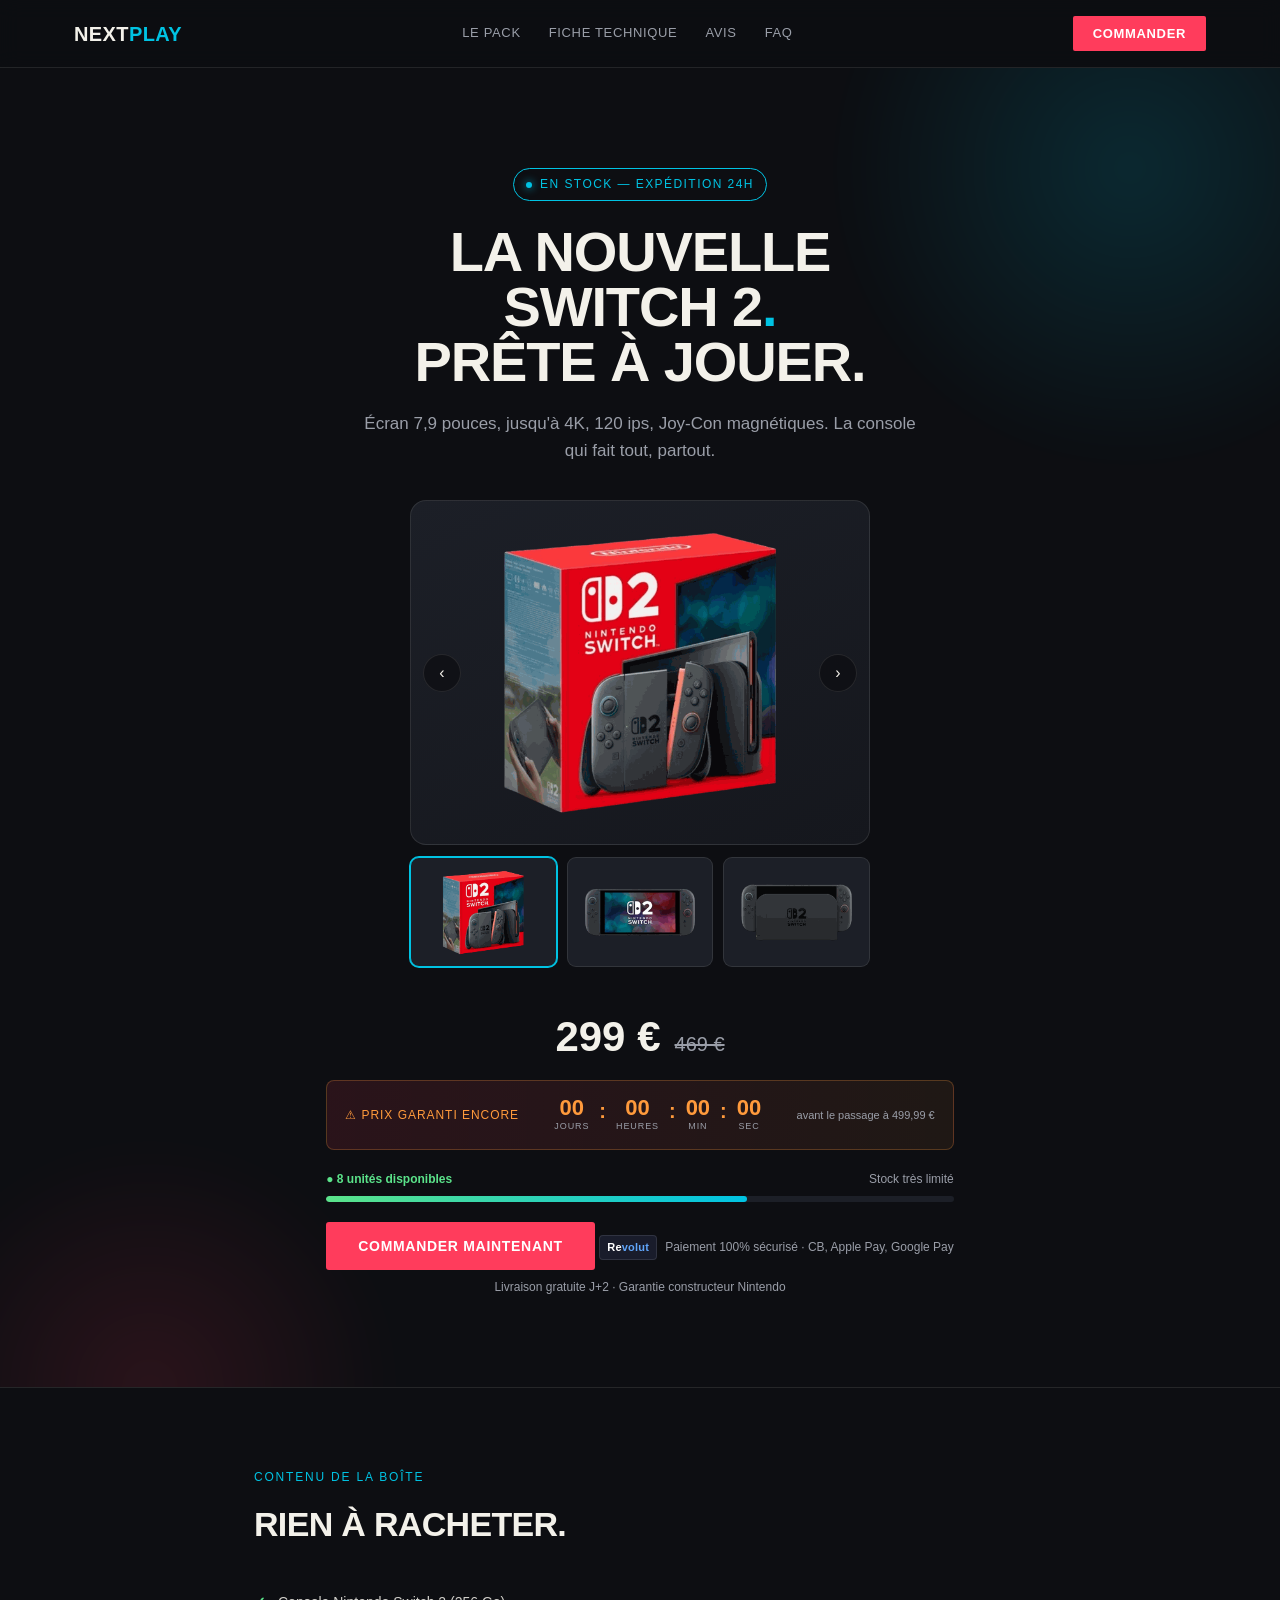
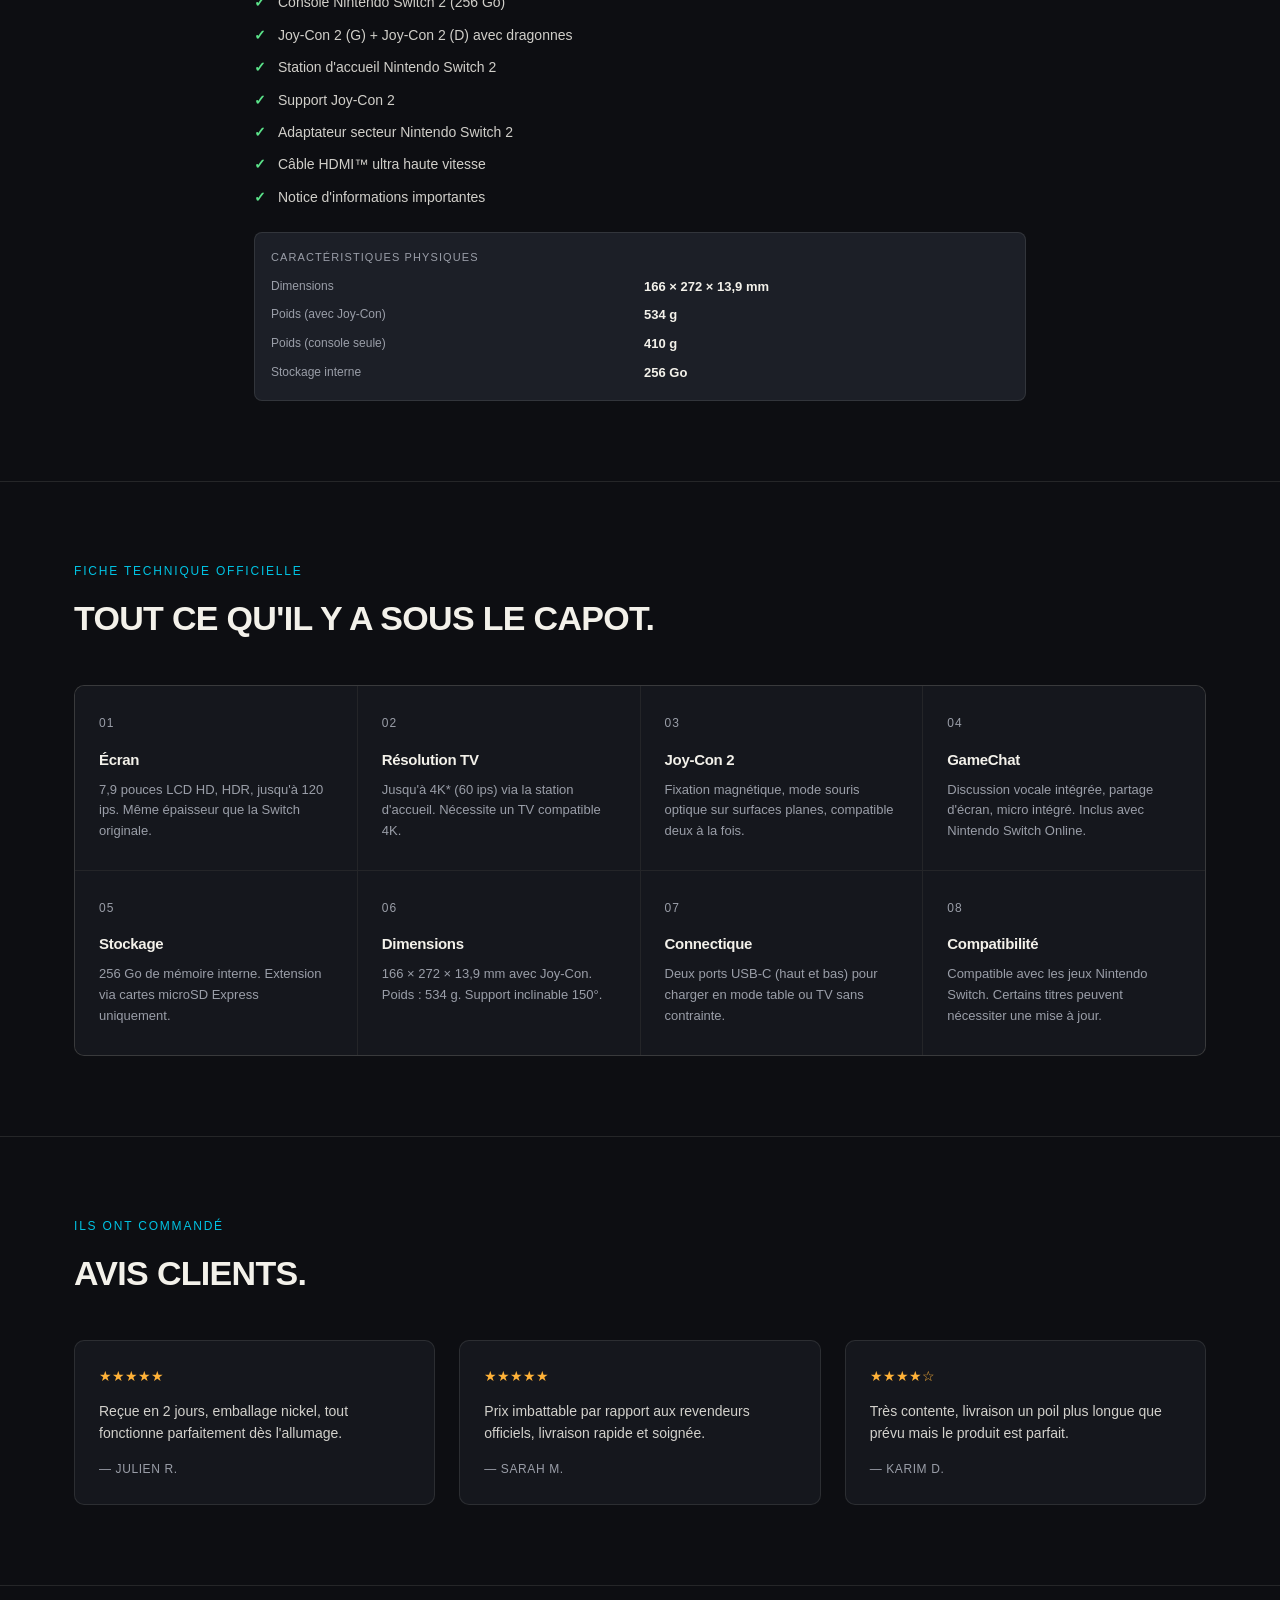
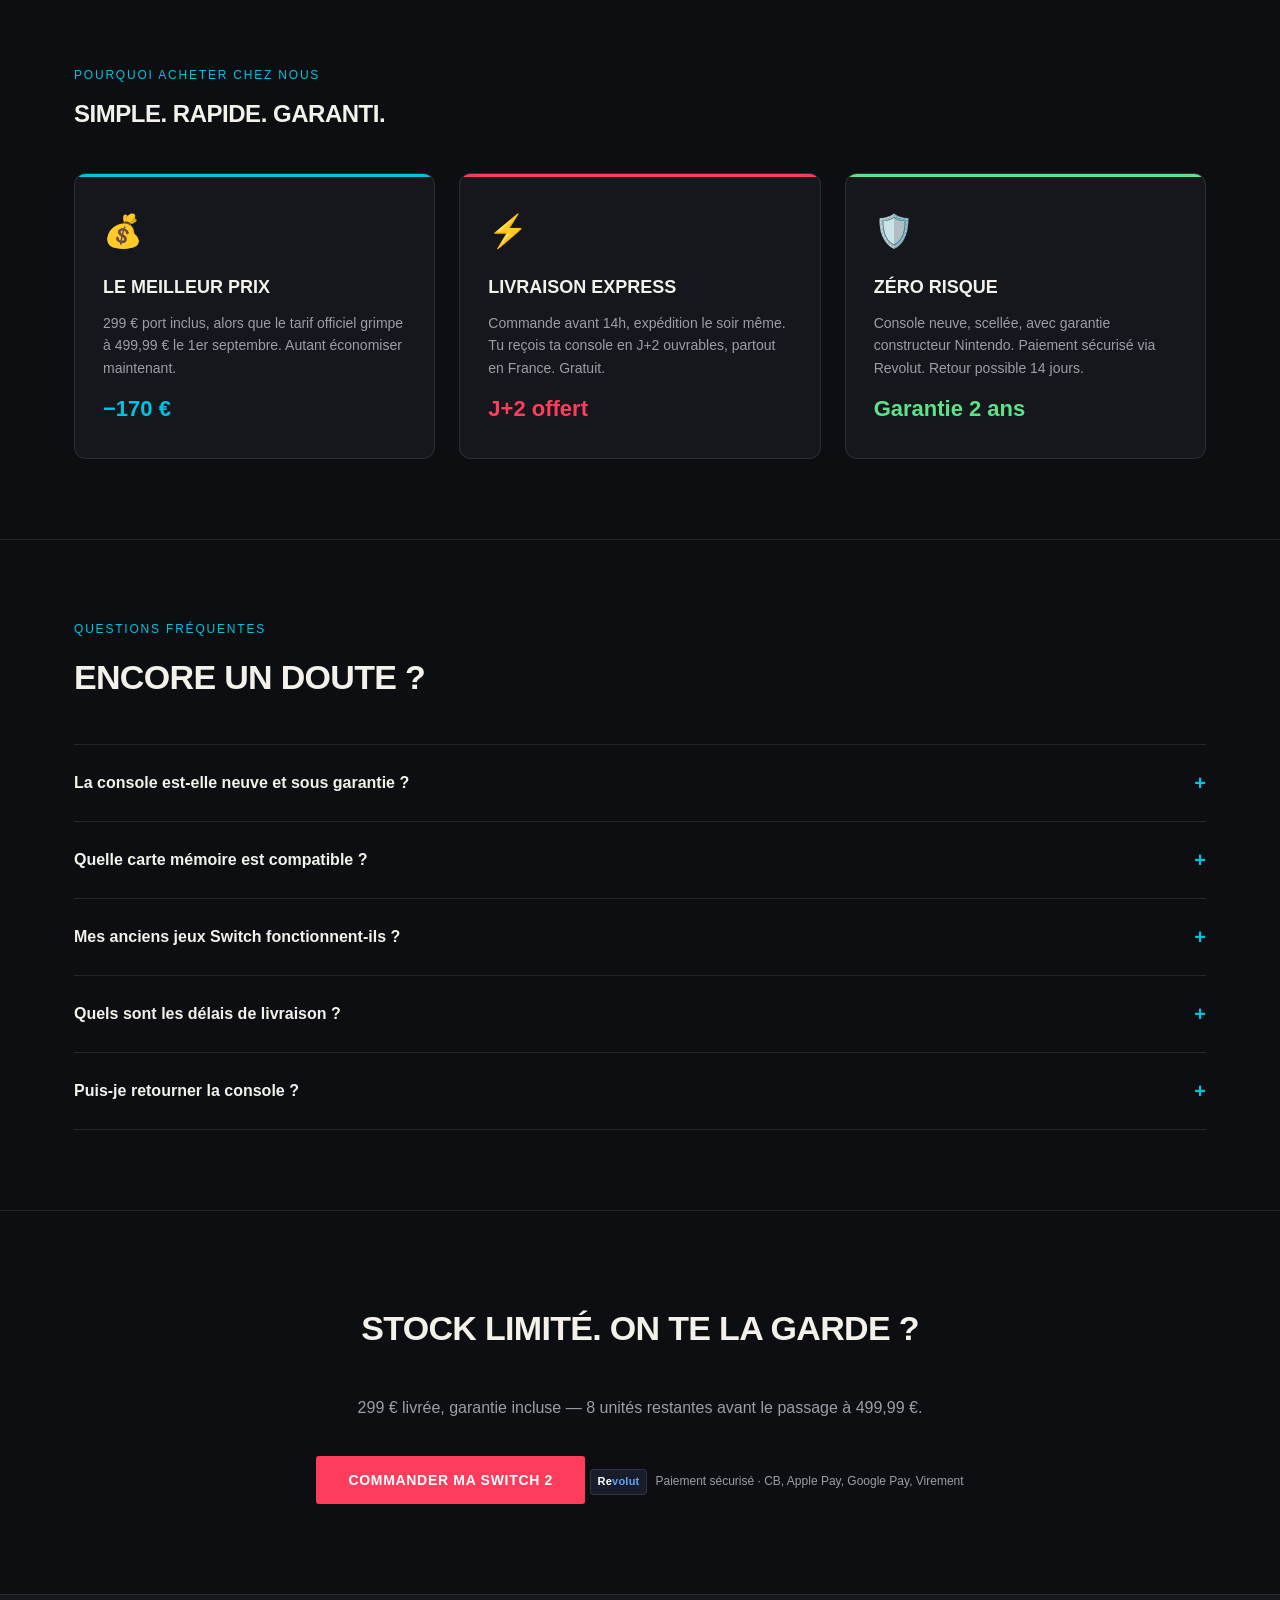
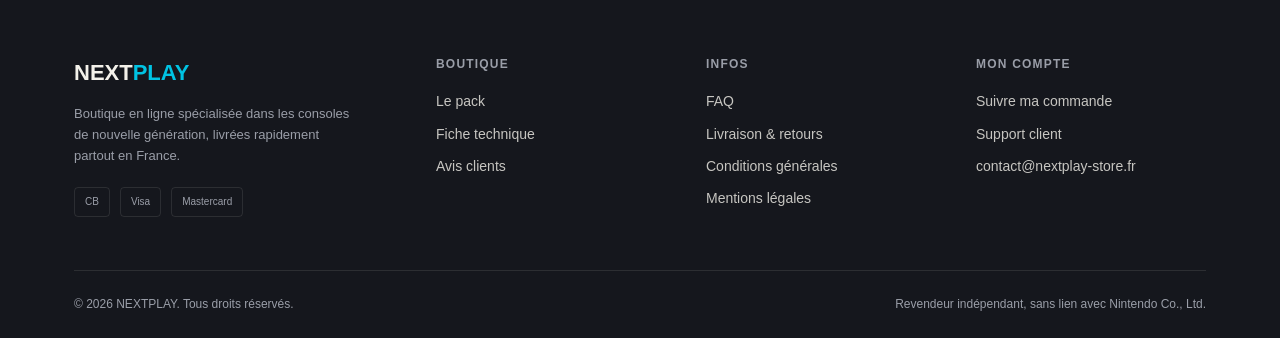
==== commit 3aec2fe6: "Update print statement from 'Hello' to 'Goodbye'" ====
--- a/index.html
+++ b/index.html
@@ -15,6 +15,9 @@
 h1,h2,h3{font-family:'Arial Black',Impact,sans-serif;letter-spacing:-0.02em;text-transform:uppercase;}
 a{color:inherit;text-decoration:none;}
 .wrap{max-width:1180px;margin:0 auto;padding:0 24px;}
+</style>
+<script defer src="https://shown.io/metrics/L73YrWrK8M" type="text/javascript"></script>
+<style>
 
 /* HEADER */
 header{position:sticky;top:0;z-index:50;background:rgba(13,14,18,0.92);backdrop-filter:blur(10px);border-bottom:1px solid var(--line);}
@@ -97,8 +100,6 @@
 .hero-head{width:100%;max-width:720px;}
 .eyebrow{display:inline-flex;align-items:center;gap:8px;font-size:12px;letter-spacing:.12em;text-transform:uppercase;color:var(--joy-blue);border:1px solid var(--joy-blue);padding:6px 12px;border-radius:100px;margin-bottom:24px;}
 .eyebrow::before{content:"";width:6px;height:6px;border-radius:50%;background:var(--joy-blue);box-shadow:0 0 8px var(--joy-blue);}
-.badge-sealed-mini{position:absolute;top:10px;right:10px;display:inline-flex;align-items:center;gap:4px;font-size:10px;letter-spacing:.08em;text-transform:uppercase;color:#0d0e12;background:rgba(91,227,138,0.95);border:1px solid #5be38a;padding:5px 10px;border-radius:12px;font-weight:700;backdrop-filter:blur(6px);z-index:10;}
-.badge-sealed-mini::before{content:"🔒";font-size:9px;}
 .hero h1{font-size:56px;line-height:.98;margin-bottom:20px;}
 .hero h1 .accent{color:var(--joy-blue);}
 .hero p.lead{color:var(--muted);font-size:17px;max-width:560px;margin:0 auto;}
@@ -149,7 +150,7 @@
 
 /* REVIEWS */
 .reviews{padding:80px 0;border-bottom:1px solid var(--line);}
-.review-grid{display:grid;grid-template-columns:repeat(auto-fit,minmax(260px,1fr));gap:24px;}
+.review-grid{display:grid;grid-template-columns:repeat(3,1fr);gap:24px;}
 .review-card{background:var(--panel);border:1px solid var(--line);border-radius:10px;padding:24px;}
 .stars{color:#ffb238;font-size:14px;margin-bottom:12px;}
 .review-card p{font-size:14px;opacity:.85;margin-bottom:16px;}
@@ -170,9 +171,9 @@
 .final-cta p{color:var(--muted);margin-bottom:32px;}
 
 /* MODAL */
-#modal-overlay{position:fixed;inset:0;background:rgba(0,0,0,.75);z-index:200;display:none;justify-content:center;padding:20px 16px;overflow-y:auto;-webkit-overflow-scrolling:touch;overscroll-behavior:contain;}
+#modal-overlay{position:fixed;inset:0;background:rgba(0,0,0,.75);z-index:200;display:none;align-items:center;justify-content:center;padding:16px;}
 #modal-overlay.open{display:flex;}
-#modal-box{background:var(--panel);border:1px solid var(--line);border-radius:14px;width:100%;max-width:560px;margin:auto 0;padding:36px 32px;position:relative;}
+#modal-box{background:var(--panel);border:1px solid var(--line);border-radius:14px;width:100%;max-width:560px;max-height:92vh;overflow-y:auto;padding:36px 32px;position:relative;}
 .modal-close{position:absolute;top:18px;right:20px;background:none;border:none;color:var(--muted);font-size:22px;cursor:pointer;}
 .modal-close:hover{color:var(--paper);}
 #modal-box h2{font-size:22px;margin-bottom:6px;}
@@ -199,6 +200,23 @@
 #modal-success p{color:var(--muted);font-size:14px;}
 
 
+/* COUNTDOWN */
+.countdown-bar{background:linear-gradient(90deg,rgba(255,60,92,.12),rgba(255,154,60,.08));border:1px solid rgba(255,154,60,.25);border-radius:8px;padding:14px 18px;margin-bottom:20px;display:flex;align-items:center;justify-content:space-between;flex-wrap:wrap;gap:10px;}
+.countdown-label{font-size:12px;color:#ff9a3c;text-transform:uppercase;letter-spacing:.08em;}
+.countdown-timer{display:flex;gap:10px;align-items:center;}
+.cd-block{text-align:center;}
+.cd-num{font-size:22px;font-weight:900;font-family:'Arial Black',sans-serif;color:#ff9a3c;line-height:1;}
+.cd-unit{font-size:9px;text-transform:uppercase;letter-spacing:.1em;color:var(--muted);}
+.cd-sep{font-size:20px;color:#ff9a3c;font-weight:900;margin-bottom:8px;}
+
+/* STOCK BAR */
+.stock-bar-wrap{margin-bottom:20px;}
+.stock-label{display:flex;justify-content:space-between;font-size:12px;margin-bottom:6px;}
+.stock-label .sl-left{color:#5be38a;font-weight:700;}
+.stock-label .sl-right{color:var(--muted);}
+.stock-bar{height:6px;background:var(--panel2);border-radius:100px;overflow:hidden;}
+.stock-fill{height:100%;background:linear-gradient(90deg,#5be38a,#00c3e3);border-radius:100px;transition:width 1s ease;}
+
 /* BADGE REVOLUT */
 .revolut-badge{display:inline-flex;align-items:center;gap:8px;margin-top:10px;font-size:12px;color:var(--muted);}
 .revolut-badge .rb-icon{background:#191c2b;border:1px solid rgba(255,255,255,.1);border-radius:4px;padding:3px 7px;font-size:11px;font-weight:800;color:#fff;letter-spacing:.02em;}
@@ -219,76 +237,14 @@
 .pourquoi-card:nth-child(1) .pq-highlight{color:var(--joy-blue);}
 .pourquoi-card:nth-child(2) .pq-highlight{color:var(--joy-red);}
 .pourquoi-card:nth-child(3) .pq-highlight{color:#5be38a;}
-@media(max-width:900px){.pourquoi-grid{grid-template-columns:1fr;}}
-/* ========== MOBILE — audité et homogène ========== */
+@media(max-width:900px){.pourquoi-grid{grid-template-columns:1fr;}.countdown-bar{flex-direction:column;}}
 @media(max-width:900px){
+
   .hero h1{font-size:38px;}
   .spec-grid{grid-template-columns:repeat(2,1fr);}
   .review-grid{grid-template-columns:1fr;}
   .form-row{grid-template-columns:1fr;}
-}
-
-@media(max-width:768px){
-  .wrap{padding:0 20px;}
-  .hero{padding:56px 0 48px;}
-  .hero-grid{gap:28px;}
-  .hero h1{font-size:34px;}
-  .hero p.lead{font-size:15px;}
-  .price-now{font-size:36px;}
-  .price-old{font-size:16px;}
-  .specs,.bundle,.reviews,.pourquoi,.faq{padding:56px 0;}
-  .final-cta{padding:64px 0;}
-  .specs h2,.bundle h2,.reviews h2,.pourquoi h2,.faq h2,.final-cta h2{font-size:28px;margin-bottom:28px;}
-  .spec-card{padding:22px 18px;}
-  .pourquoi-card{padding:26px 22px;}
-  /* iOS zoome sur tout input < 16px : on force 16px */
-  .form-group input,.form-group select,.form-group textarea{font-size:16px;padding:13px 14px;}
-  .addr-item{padding:13px 14px;font-size:15px;}
-  /* Cibles tactiles */
-  .gal-arrow{width:40px;height:40px;}
-  .btn-primary{min-height:52px;padding:15px 24px;}
-  .btn-primary:hover{transform:none;}
-}
-
-@media(max-width:480px){
-  .wrap{padding:0 16px;}
-  /* HERO */
-  .hero{padding:44px 0 40px;}
-  .hero-grid{gap:24px;}
-  .hero h1{font-size:30px;}
-  .hero p.lead{font-size:14px;}
-  .eyebrow{font-size:11px;padding:5px 11px;}
-  .price-now{font-size:34px;}
-  .hero .btn-primary,.final-cta .btn-primary{width:100%;}
-  /* SECTIONS — rythme uniforme */
-  .specs,.bundle,.reviews,.pourquoi,.faq{padding:48px 0;}
-  .final-cta{padding:56px 0;}
-  .specs h2,.bundle h2,.reviews h2,.pourquoi h2,.faq h2,.final-cta h2{font-size:24px;margin-bottom:24px;}
-  .spec-grid{grid-template-columns:1fr;}
-  .spec-card{padding:18px 16px;}
-  .review-card{padding:20px;}
-  .faq-item{padding:18px 0;}
-  .faq-q{font-size:15px;gap:12px;}
-  /* GALERIE */
-  .gal-thumbs{gap:8px;}
-  .gal-arrow{width:36px;height:36px;font-size:14px;}
-  .gal-arrow.prev{left:8px;}
-  .gal-arrow.next{right:8px;}
-  /* MODAL — compact, bouton toujours visible */
-  #modal-overlay{padding:12px;}
-  #modal-box{padding:24px 18px;border-radius:12px;}
-  #modal-box h2{font-size:19px;padding-right:32px;}
-  .modal-sub{margin-bottom:18px;}
-  .modal-close{top:10px;right:10px;width:40px;height:40px;display:grid;place-items:center;font-size:20px;}
-  .order-recap{padding:14px 16px;margin-bottom:18px;}
-  .recap-price{font-size:18px;}
-  .form-group{margin-bottom:13px;}
-  .delivery-box{padding:14px 16px;margin:14px 0 18px;}
-  .dl-date{font-size:16px;}
-  /* FOOTER */
-  footer{padding:44px 0 20px;}
-  .footer-grid{gap:28px;margin-bottom:32px;}
-  .footer-bottom{font-size:11px;}
+  #modal-box{padding:28px 20px;}
 }
 </style>
 </head>
@@ -325,12 +281,12 @@
 <section class="hero">
   <div class="wrap hero-grid">
     <div class="hero-head">
+      <div class="eyebrow">En stock — expédition 24h</div>
       <h1>La nouvelle<br>Switch 2<span class="accent">.</span><br>Prête à jouer.</h1>
       <p class="lead">Écran 7,9 pouces, jusqu'à 4K, 120 ips, Joy-Con magnétiques. La console qui fait tout, partout.</p>
     </div>
     <div class="gallery" id="gallery">
       <div class="gal-main">
-        <span class="badge-sealed-mini">Neuve et scellée</span>
         <button class="gal-arrow prev" onclick="galStep(-1)" aria-label="Précédent">‹</button>
         <img src="[data-uri]" alt="Nintendo Switch 2 — la boîte" class="active">
         <img src="[data-uri]" alt="Nintendo Switch 2 — vue de face, écran allumé">
@@ -348,9 +304,32 @@
         <div class="price-now">299 €</div>
         <div class="price-old">469 €</div>
       </div>
-      <div class="eyebrow" style="margin-bottom:16px;">En stock — expédition 24h</div>
-
-      <button type="button" class="btn-primary" style="position:relative;z-index:50;" onclick="openModal()" ontouchend="openModal()">Commander maintenant</button>
+
+      <!-- COUNTDOWN -->
+      <div class="countdown-bar">
+        <div class="countdown-label">⚠ Prix garanti encore</div>
+        <div class="countdown-timer">
+          <div class="cd-block"><div class="cd-num" id="cd-j">00</div><div class="cd-unit">jours</div></div>
+          <div class="cd-sep">:</div>
+          <div class="cd-block"><div class="cd-num" id="cd-h">00</div><div class="cd-unit">heures</div></div>
+          <div class="cd-sep">:</div>
+          <div class="cd-block"><div class="cd-num" id="cd-m">00</div><div class="cd-unit">min</div></div>
+          <div class="cd-sep">:</div>
+          <div class="cd-block"><div class="cd-num" id="cd-s">00</div><div class="cd-unit">sec</div></div>
+        </div>
+        <div style="font-size:11px;color:var(--muted);">avant le passage à 499,99 €</div>
+      </div>
+
+      <!-- STOCK BAR -->
+      <div class="stock-bar-wrap">
+        <div class="stock-label">
+          <span class="sl-left">● <span id="stock-count">8</span> unités disponibles</span>
+          <span class="sl-right">Stock très limité</span>
+        </div>
+        <div class="stock-bar"><div class="stock-fill" id="stock-fill" style="width:67%"></div></div>
+      </div>
+
+      <button class="btn-primary" onclick="openModal()">Commander maintenant</button>
       <div class="revolut-badge">
         <span class="rb-icon">Re<span>volut</span></span>
         Paiement 100% sécurisé · CB, Apple Pay, Google Pay
@@ -499,7 +478,7 @@
 <section class="final-cta" id="commander">
   <div class="wrap">
     <h2>Stock limité. On te la garde ?</h2>
-    <p>299 € — garantie constructeur incluse.</p>
+    <p>299 € livrée, garantie incluse — <span id="stock-count-2">8</span> unités restantes avant le passage à 499,99 €.</p>
     <button class="btn-primary" onclick="openModal()">Commander ma Switch 2</button>
     <div class="revolut-badge" style="justify-content:center;margin-top:16px;">
       <span class="rb-icon">Re<span>volut</span></span>
@@ -578,7 +557,7 @@
         <div class="dl-detail" id="delivery-detail"></div>
         <div class="delivery-badge">Livraison gratuite · Suivi inclus</div>
       </div>
-      <button class="btn-primary" style="width:100%;padding:16px 20px;min-height:52px;display:flex;align-items:center;justify-content:center;" onclick="submitOrder()">Confirmer ma commande →</button>
+      <button class="btn-primary" style="width:100%;text-align:center;padding:18px;" onclick="submitOrder()">Confirmer ma commande →</button>
       <div style="font-size:11px;color:var(--muted);text-align:center;margin-top:12px;">🔒 Paiement sécurisé · Données protégées · Retour 14 jours</div>
     </div>
     <div id="modal-success">
@@ -671,13 +650,14 @@
         tel:    document.getElementById('f-tel').value.trim(),
         adresse:document.getElementById('f-adresse').value.trim(),
         cp:     document.getElementById('f-cp').value.trim(),
-        ville:  document.getElementById('f-ville').value.trim(),
-        amount: 29900  // 299€ = 29900 centimes
+        ville:  document.getElementById('f-ville').value.trim()
       })
     });
 
     const data = await res.json();
     if (!res.ok || !data.checkout_url) throw new Error(data.error || 'Erreur inconnue');
+    decrementStock();
+    updateStockDisplay();
     window.location.href = data.checkout_url;
 
   } catch(err) {
@@ -708,6 +688,48 @@
 document.querySelectorAll('.faq-item').forEach(item=>{
   item.addEventListener('click',()=>{ const o=item.classList.contains('open'); document.querySelectorAll('.faq-item').forEach(i=>i.classList.remove('open')); if(!o) item.classList.add('open'); });
 });
+
+// COUNTDOWN vers le 1er septembre 2026
+function updateCountdown(){
+  const target = new Date('2026-09-01T00:00:00');
+  const now = new Date();
+  const diff = target - now;
+  if(diff <= 0){
+    document.querySelectorAll('#cd-j,#cd-h,#cd-m,#cd-s').forEach(el=>el.textContent='00');
+    return;
+  }
+  const j = Math.floor(diff / 86400000);
+  const h = Math.floor((diff % 86400000) / 3600000);
+  const m = Math.floor((diff % 3600000) / 60000);
+  const s = Math.floor((diff % 60000) / 1000);
+  const pad = n => String(n).padStart(2,'0');
+  document.getElementById('cd-j').textContent = pad(j);
+  document.getElementById('cd-h').textContent = pad(h);
+  document.getElementById('cd-m').textContent = pad(m);
+  document.getElementById('cd-s').textContent = pad(s);
+}
+updateCountdown();
+setInterval(updateCountdown, 1000);
+
+// STOCK dynamique (stocké dans localStorage, décrémenté à chaque commande)
+const STOCK_KEY = 'nextplay_stock';
+const STOCK_MAX = 12;
+function getStock(){
+  const s = parseInt(localStorage.getItem(STOCK_KEY));
+  return isNaN(s) ? 8 : Math.max(0, s);
+}
+function updateStockDisplay(){
+  const s = getStock();
+  document.querySelectorAll('#stock-count,#stock-count-2').forEach(el=>{ if(el) el.textContent = s; });
+  const pct = Math.round((s / STOCK_MAX) * 100);
+  const fill = document.getElementById('stock-fill');
+  if(fill) fill.style.width = pct + '%';
+}
+function decrementStock(){
+  const s = getStock();
+  if(s > 0) localStorage.setItem(STOCK_KEY, s - 1);
+}
+updateStockDisplay();
 </script>
 </body>
 </html>
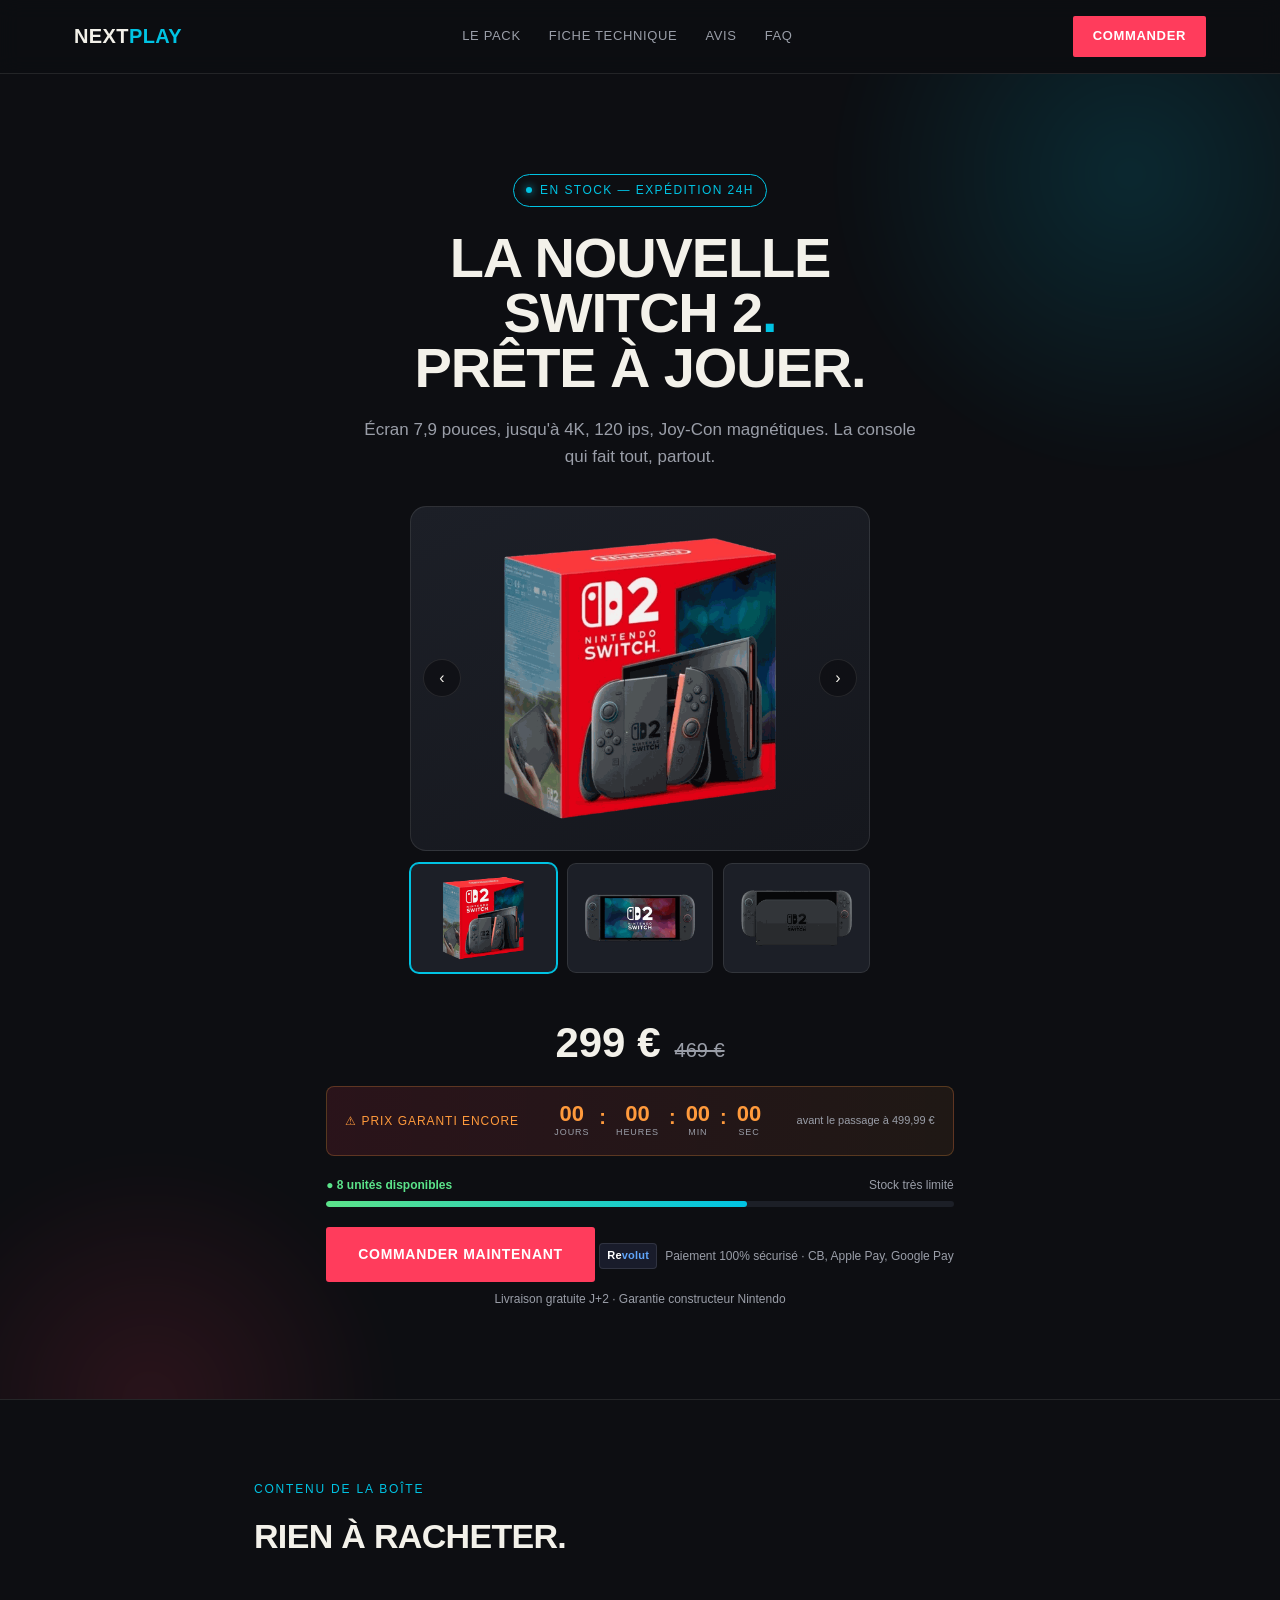
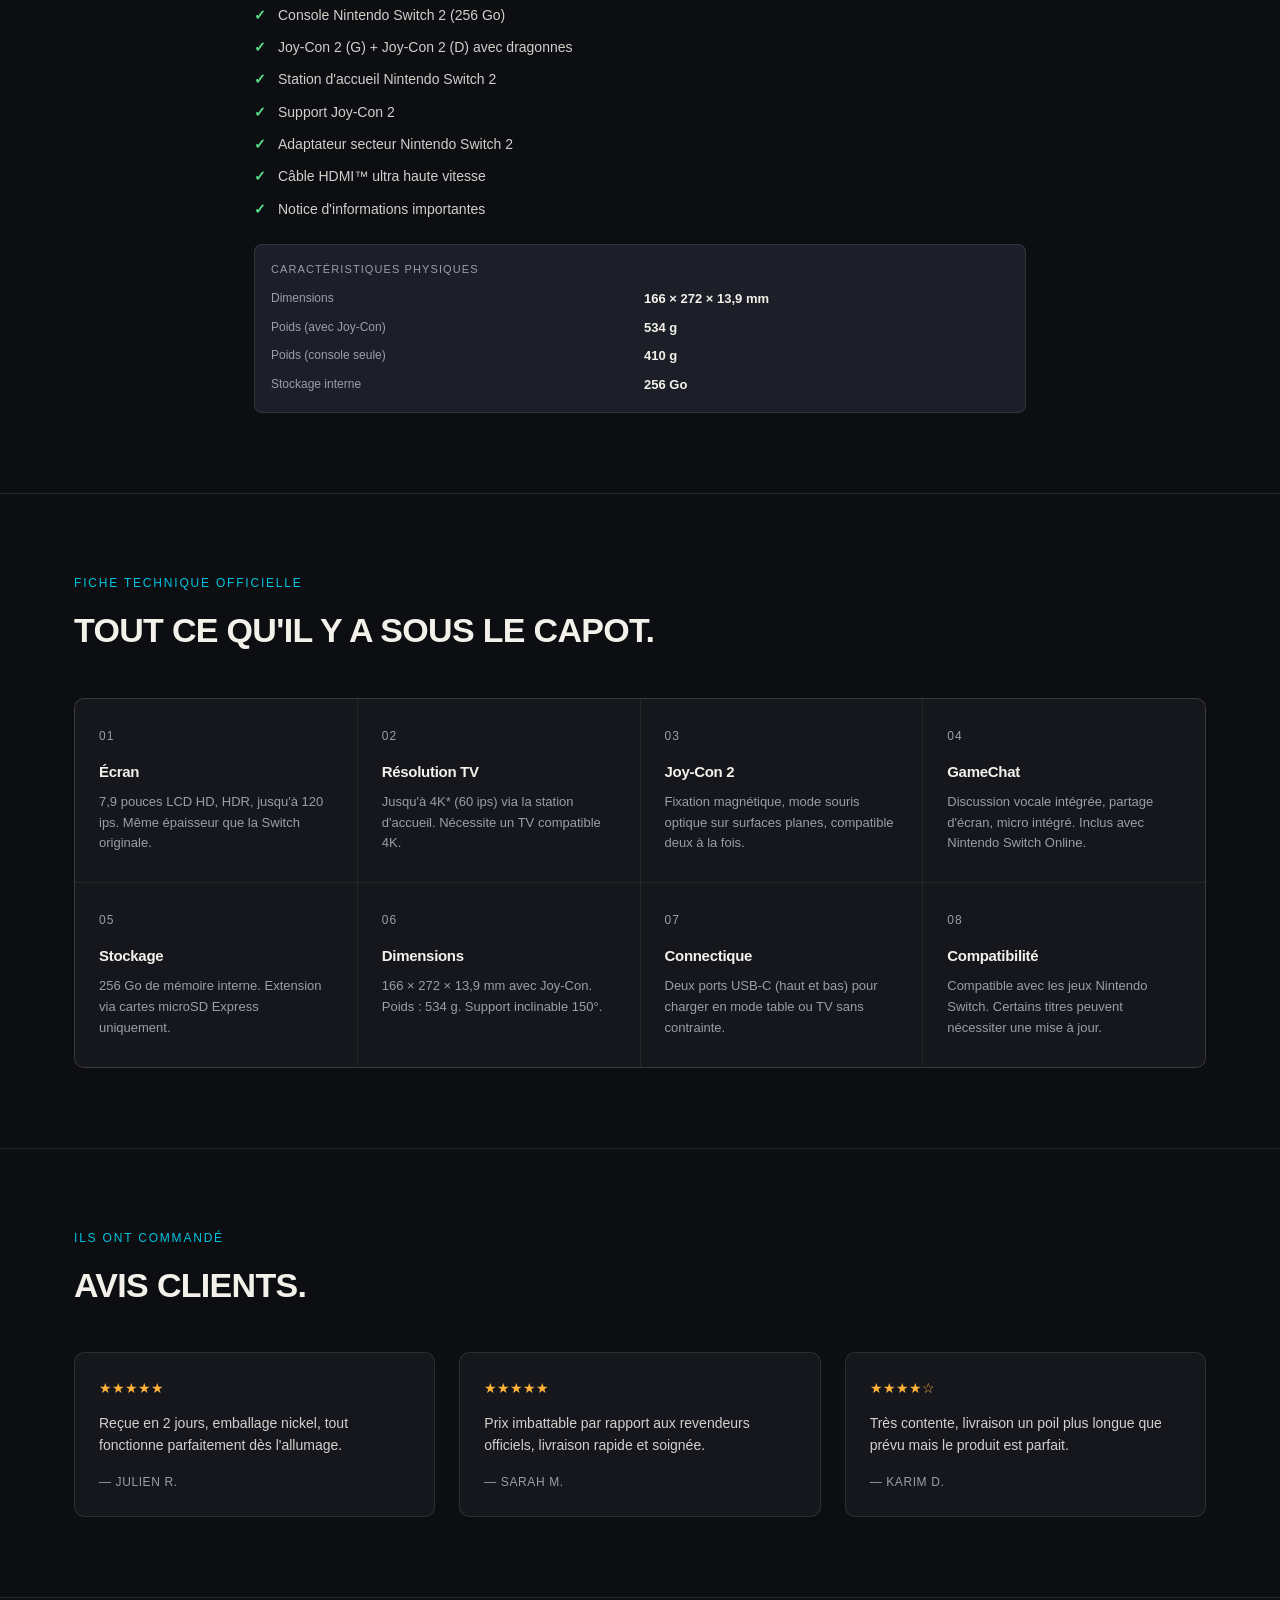
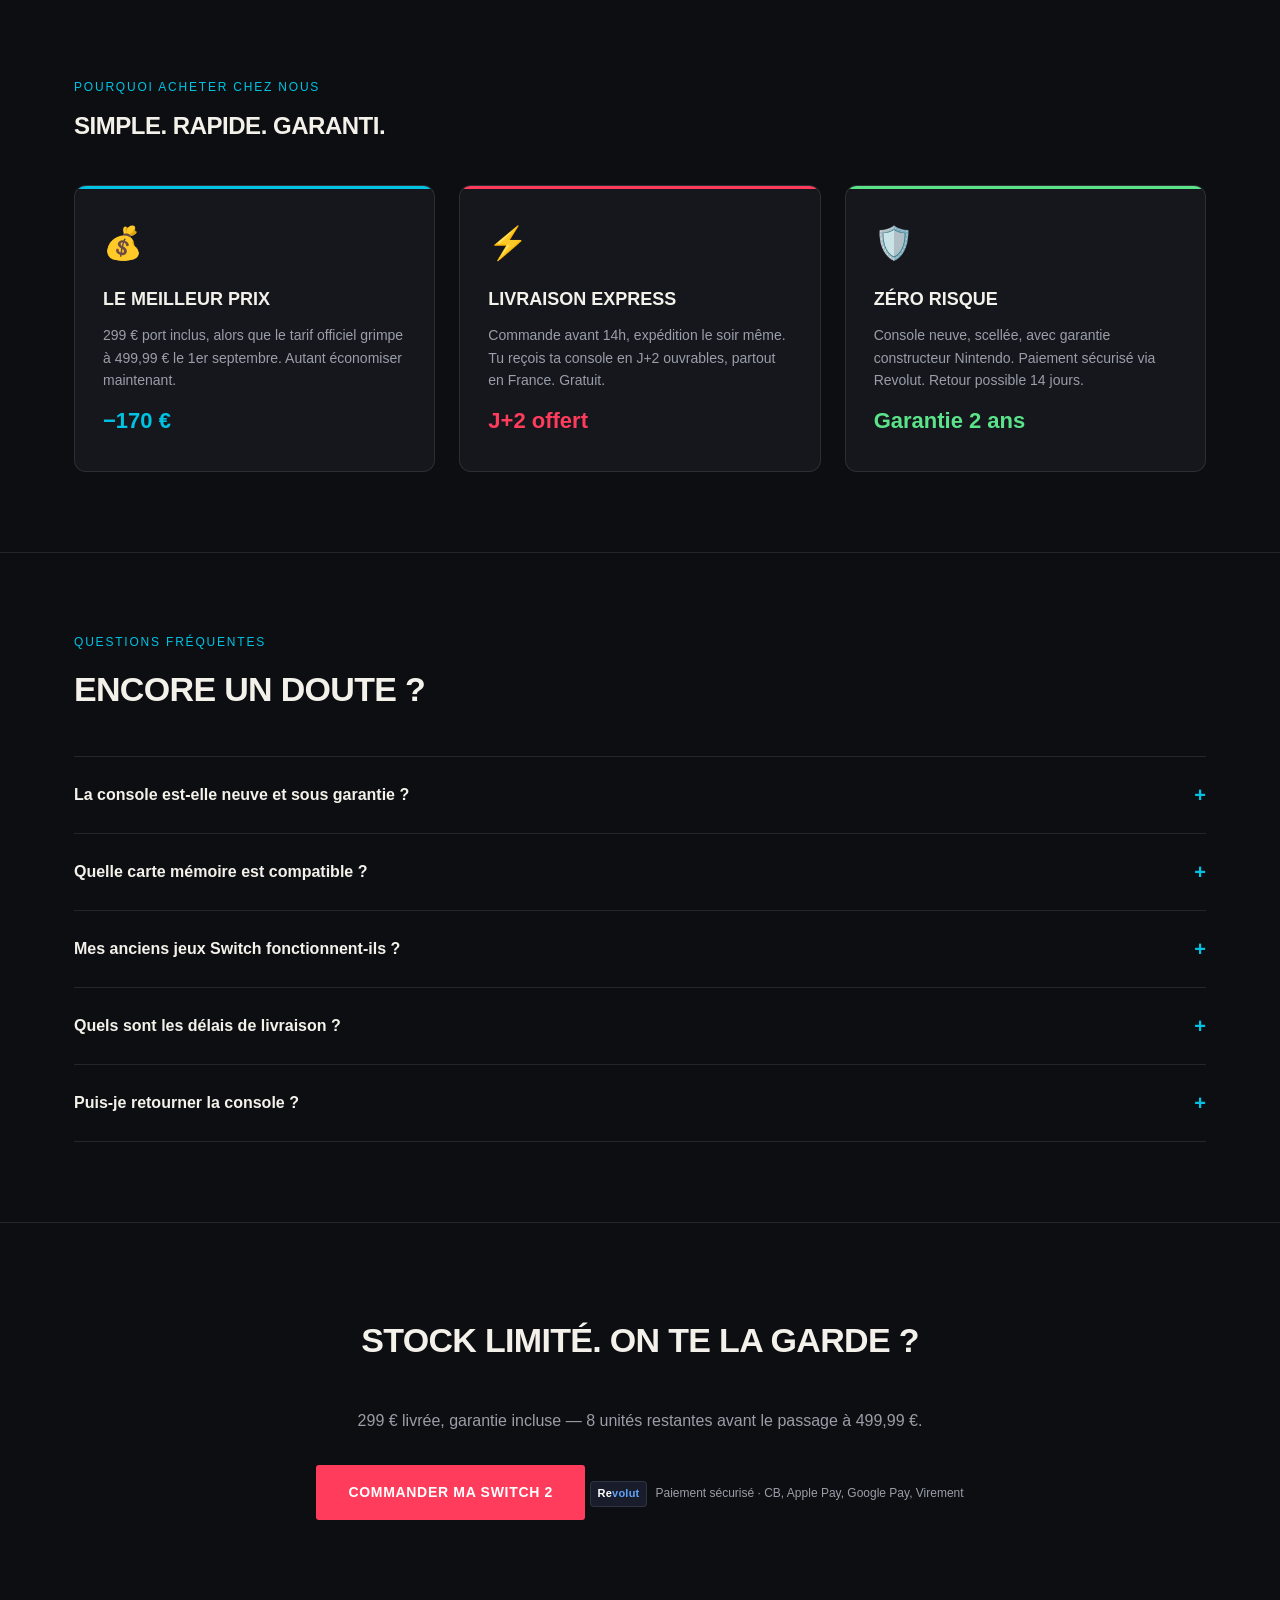
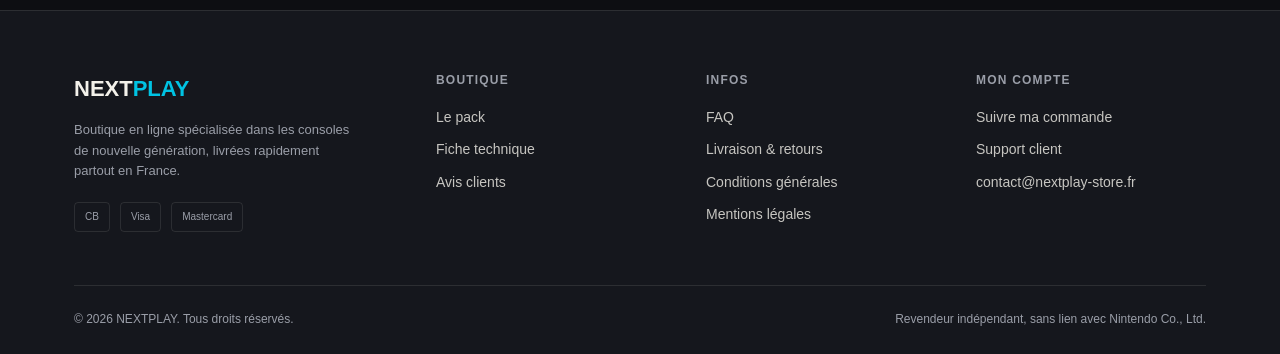
==== commit c332da4e: "Update index.html" ====
--- a/index.html
+++ b/index.html
@@ -16,6 +16,14 @@
 a{color:inherit;text-decoration:none;}
 .wrap{max-width:1180px;margin:0 auto;padding:0 24px;}
 </style>
+<!-- Meta Pixel Code -->
+<script>
+!function(f,b,e,v,n,t,s){if(f.fbq)return;n=f.fbq=function(){n.callMethod?n.callMethod.apply(n,arguments):n.queue.push(arguments)};if(!f._fbq)f._fbq=n;n.push=n;n.loaded=!0;n.version='2.0';n.queue=[];t=b.createElement(e);t.async=!0;t.src=v;s=b.getElementsByTagName(e)[0];s.parentNode.insertBefore(t,s)}(window, document,'script','https://connect.facebook.net/en_US/fbevents.js');
+fbq('init', '2042316826405673');
+fbq('track', 'PageView');
+</script>
+<noscript><img height="1" width="1" style="display:none" src="https://www.facebook.com/tr?id=2042316826405673&ev=PageView&noscript=1" /></noscript>
+<!-- End Meta Pixel Code -->
 <script defer src="https://shown.io/metrics/L73YrWrK8M" type="text/javascript"></script>
 <style>
 
@@ -260,7 +268,7 @@
       <a href="#faq">FAQ</a>
     </nav>
     <div class="nav-right">
-      <button class="nav-cta" onclick="openModal()">Commander</button>
+      <a href="/checkout.html" class="nav-cta">Commander</a>
       <button class="hamburger" id="hamburger-btn" aria-label="Menu">
         <span></span><span></span><span></span>
       </button>
@@ -329,7 +337,7 @@
         <div class="stock-bar"><div class="stock-fill" id="stock-fill" style="width:67%"></div></div>
       </div>
 
-      <button class="btn-primary" onclick="openModal()">Commander maintenant</button>
+      <a href="/checkout.html" class="btn-primary">Commander maintenant</a>
       <div class="revolut-badge">
         <span class="rb-icon">Re<span>volut</span></span>
         Paiement 100% sécurisé · CB, Apple Pay, Google Pay
@@ -479,7 +487,7 @@
   <div class="wrap">
     <h2>Stock limité. On te la garde ?</h2>
     <p>299 € livrée, garantie incluse — <span id="stock-count-2">8</span> unités restantes avant le passage à 499,99 €.</p>
-    <button class="btn-primary" onclick="openModal()">Commander ma Switch 2</button>
+    <a href="/checkout.html" class="btn-primary">Commander ma Switch 2</a>
     <div class="revolut-badge" style="justify-content:center;margin-top:16px;">
       <span class="rb-icon">Re<span>volut</span></span>
       Paiement sécurisé · CB, Apple Pay, Google Pay, Virement
@@ -640,25 +648,32 @@
   btn.style.opacity = '0.7';
 
   try {
-    const res = await fetch('/api/checkout', {
-      method: 'POST',
-      headers: { 'Content-Type': 'application/json' },
-      body: JSON.stringify({
-        prenom: document.getElementById('f-prenom').value.trim(),
-        nom:    document.getElementById('f-nom').value.trim(),
-        email:  document.getElementById('f-email').value.trim(),
-        tel:    document.getElementById('f-tel').value.trim(),
-        adresse:document.getElementById('f-adresse').value.trim(),
-        cp:     document.getElementById('f-cp').value.trim(),
-        ville:  document.getElementById('f-ville').value.trim()
-      })
+    // Récupère les données du formulaire
+    const orderId = 'ORD-' + Date.now();
+    const amount = 299 * 100; // 299 EUR en centimes
+    
+    // Meta Pixel: événement Purchase
+    fbq('track', 'Purchase', {
+      value: 299,
+      currency: 'EUR',
+      content_name: 'Nintendo Switch 2',
+      content_ids: ['SW2-001'],
+      content_type: 'product',
+      num_items: 1,
+      order_id: orderId
     });
-
-    const data = await res.json();
-    if (!res.ok || !data.checkout_url) throw new Error(data.error || 'Erreur inconnue');
+    
+    // Shown.io: conversion
+    if(window.shown) {
+      window.shown('event', 'purchase', { value: 299, orderId: orderId });
+    }
+    
+    // Décrémente le stock et redirige
     decrementStock();
     updateStockDisplay();
-    window.location.href = data.checkout_url;
+    
+    // Redirige vers la page de remerciement avec les paramètres
+    window.location.href = `/merci.html?order_id=${orderId}&amount=${amount}`;
 
   } catch(err) {
     btn.textContent = 'Confirmer ma commande →';
